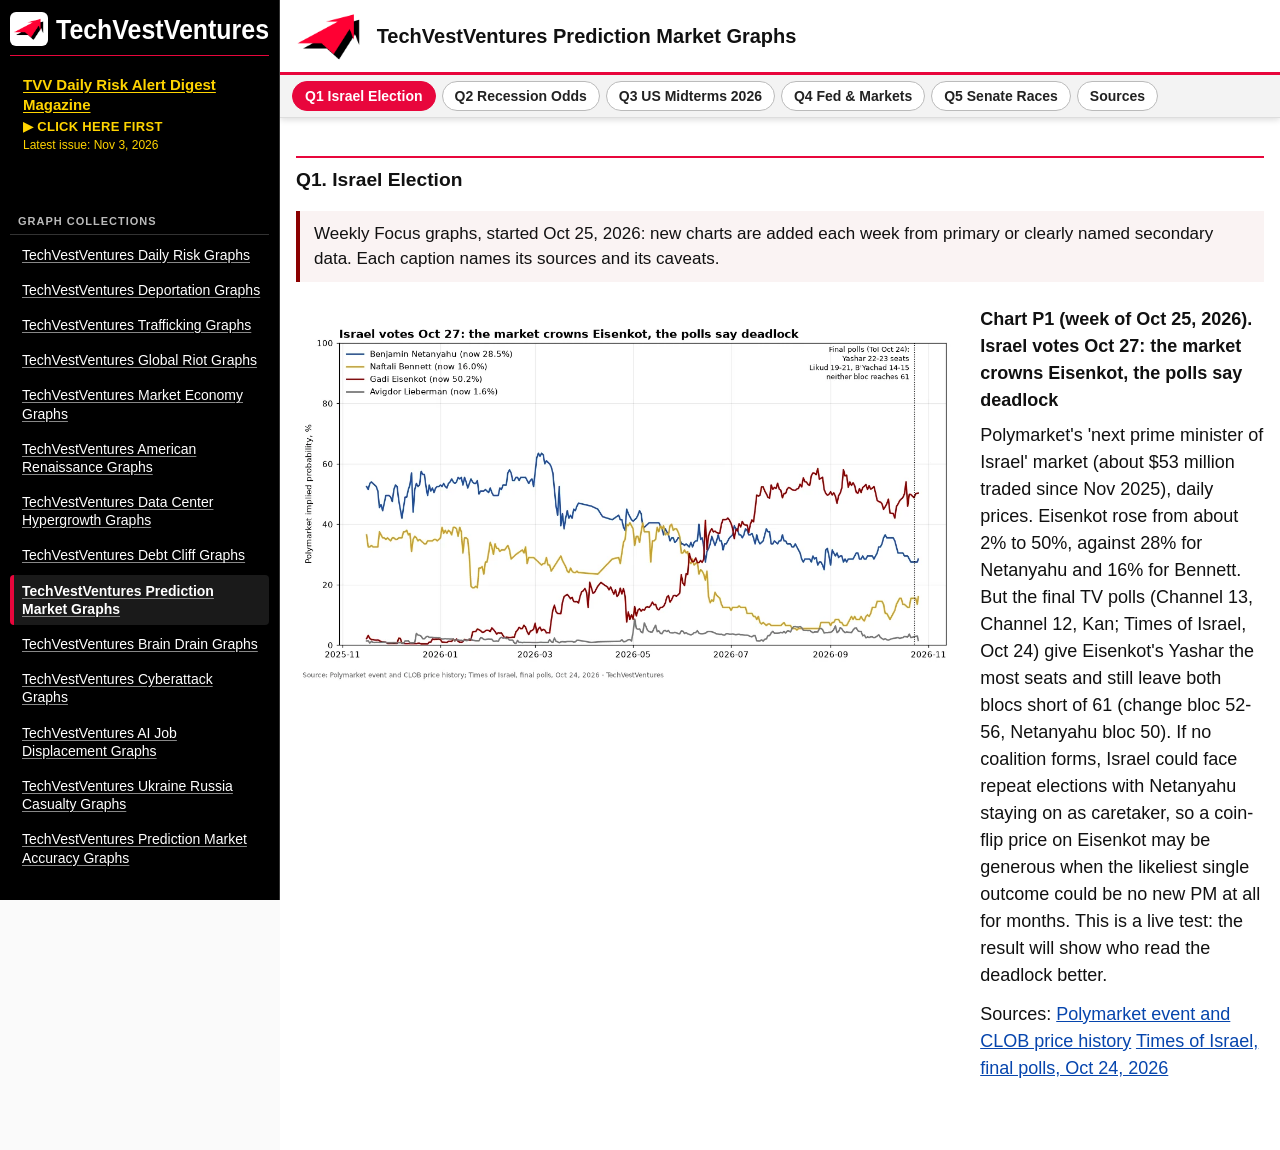
==== index.html @ ad668c2b "Sidebar: add Prediction Market Accuracy Graphs" ====
<!doctype html><html lang="en"><head><meta charset="utf-8"><meta name="viewport" content="width=device-width,initial-scale=1"><title>TechVestVentures Prediction Market Graphs</title><link rel="stylesheet" href="assets/style.css"></head><body><nav id="tvvnav" aria-label="TechVestVentures sites"><details open><summary><span class="mark"><img src="[data-uri]" alt="TechVest logo"></span><svg class="word" viewBox="0 0 214 32" preserveAspectRatio="xMinYMid meet" role="img" aria-label="TechVestVentures"><text x="0" y="26" textLength="214" lengthAdjust="spacingAndGlyphs" font-family="Arial,Helvetica,sans-serif" font-weight="700" font-size="28" fill="#fff">TechVestVentures</text></svg></summary><a class="mag" href="https://atlantean2.github.io/tvv-daily-risk-alert-digest/"><span class="t">TVV Daily Risk Alert Digest Magazine</span><span class="cta">&#9654; click here first</span><span class="sub">Latest issue: Nov 3, 2026</span></a><div class="sp2" aria-hidden="true"></div><div class="grp">Graph Collections</div><a href="https://atlantean2.github.io/tvv-daily-risk-graphs/">TechVestVentures Daily Risk Graphs</a><a href="https://atlantean2.github.io/tvv-deportation-graphs/">TechVestVentures Deportation Graphs</a><a href="https://atlantean2.github.io/tvv-trafficking-graphs/">TechVestVentures Trafficking Graphs</a><a href="https://atlantean2.github.io/tvv-global-riot-graphs/">TechVestVentures Global Riot Graphs</a><a href="https://atlantean2.github.io/tvv-market-economy-graphs/">TechVestVentures Market Economy Graphs</a><a href="https://atlantean2.github.io/tvv-american-renaissance-graphs/">TechVestVentures American Renaissance Graphs</a><a href="https://atlantean2.github.io/tvv-data-center-hypergrowth-graphs/">TechVestVentures Data Center Hypergrowth Graphs</a><a href="https://atlantean2.github.io/tvv-debt-cliff-graphs/">TechVestVentures Debt Cliff Graphs</a><a class="cur" href="https://atlantean2.github.io/tvv-prediction-market-graphs/" aria-current="page">TechVestVentures Prediction Market Graphs</a><a href="https://atlantean2.github.io/tvv-brain-drain-graphs/">TechVestVentures Brain Drain Graphs</a><a href="https://atlantean2.github.io/tvv-cyberattack-graphs/">TechVestVentures Cyberattack Graphs</a><a href="https://atlantean2.github.io/tvv-ai-job-displacement-graphs/">TechVestVentures AI Job Displacement Graphs</a><a href="https://atlantean2.github.io/tvv-ukraine-russia-casualty-graphs/">TechVestVentures Ukraine Russia Casualty Graphs</a><a href="https://atlantean2.github.io/tvv-prediction-market-accuracy-graphs/">TechVestVentures Prediction Market Accuracy Graphs</a><div class="sp5" aria-hidden="true"></div><div class="grp gold">Essays</div><a class="ess" href="https://atlantean2.github.io/tvv-daily-risk-alert-digest/essays/ai-job-displacement.html">AI Job Displacement</a><a class="ess" href="https://atlantean2.github.io/tvv-daily-risk-alert-digest/essays/prediction-markets.html">Prediction Markets</a><a class="ess" href="https://atlantean2.github.io/tvv-daily-risk-alert-digest/essays/ukraine-russia-casualty-claims.html">Ukraine vs Russia: Casualty Claims</a></details></nav><script>(function(){var d=document.querySelector('#tvvnav details');function f(){if(innerWidth>900)d.open=true}f();addEventListener('resize',f)})()</script><div id="top"><header><img src="assets/logo.png" alt="TVV logo"><h1>TechVestVentures Prediction Market Graphs</h1></header><nav id="tabs" role="tablist" aria-label="Sections"><button role="tab" data-d="Q1" aria-selected="false">Q1 Israel Election</button><button role="tab" data-d="Q2" aria-selected="false">Q2 Recession Odds</button><button role="tab" data-d="Q3" aria-selected="false">Q3 US Midterms 2026</button><button role="tab" data-d="Q4" aria-selected="false">Q4 Fed &amp; Markets</button><button role="tab" data-d="Q5" aria-selected="false">Q5 Senate Races</button><button role="tab" data-d="sources" aria-selected="false">Sources</button></nav></div><main id="content"></main><script>const tabs=[...document.querySelectorAll('#tabs button')],m=document.getElementById('content'),ds=tabs.map(t=>t.dataset.d);
async function show(d){if(!ds.includes(d))d=ds[0];tabs.forEach(t=>t.setAttribute('aria-selected',t.dataset.d==d));
document.querySelector(`#tabs [data-d="${d}"]`).scrollIntoView({inline:'nearest',block:'nearest'});
m.innerHTML='<p>Loading…</p>';try{const r=await fetch('issues/'+d+'.html',{cache:'no-cache'});const doc=new DOMParser().parseFromString(await r.text(),'text/html');
const c=doc.querySelector('#issue');c.querySelectorAll('img').forEach(i=>i.setAttribute('src','issues/'+i.getAttribute('src')));
c.querySelectorAll('a[href]').forEach(a=>{const h=a.getAttribute('href');if(!/^(https?:|#)/.test(h))a.setAttribute('href','issues/'+h);if(/^http/.test(h)){a.target='_blank';a.rel='noopener'}});m.innerHTML=c.innerHTML;document.title=TT+' — '+(tabs.find(t=>t.dataset.d==d).textContent);window.scrollTo(0,0)}
catch(e){m.innerHTML='<p>Could not load '+d+'.</p>'}}
const TT=document.title;tabs.forEach(t=>t.onclick=()=>{location.hash=t.dataset.d});
addEventListener('hashchange',()=>show(location.hash.slice(1)));show(location.hash.slice(1));</script></body></html>
---- assets/style.css ----
body{margin:0;font:16px/1.5 Arial,Helvetica,sans-serif;color:#111;background:#fafafa}
#top{position:sticky;top:0;z-index:9;background:#fff;box-shadow:0 2px 6px #0002}
header{border-bottom:3px solid #e8063c;display:flex;align-items:center;gap:14px;padding:8px 16px}
header img{height:56px}header h1{font-size:1.25rem;margin:0}
#tabs{display:flex;gap:6px;overflow-x:auto;white-space:nowrap;padding:6px 12px;background:#f3f3f3;border-bottom:1px solid #ddd;-webkit-overflow-scrolling:touch}
#tabs button{flex:0 0 auto;font:600 14px Arial,sans-serif;padding:6px 12px;border:1px solid #bbb;border-radius:16px;background:#fff;color:#222;cursor:pointer}
#tabs button[aria-selected=true]{background:#e8063c;border-color:#e8063c;color:#fff}
main{max-width:1040px;margin:0 auto;padding:16px;background:#fff}
main img{width:100%;max-width:1000px;height:auto;display:block;margin:14px auto}
a{color:#0645ad;text-decoration:underline}h2{border-top:2px solid #e8063c;padding-top:8px;margin-top:22px;font-size:1.2rem;font-weight:700;scroll-margin-top:130px}
main table{width:100%;border-collapse:collapse}main td{display:block;width:100%;padding:0}main td:empty{display:none}
ul.items{margin-left:24px;padding-left:1.1em}
.action-box{border:3px solid #e8063c;padding:10px 14px;margin:20px 0}ul.items li{margin:6px 0}
@media(max-width:600px){header img{height:40px}header h1{font-size:1rem}}
figure.g{margin:0 0 28px;padding:0}figure.g figcaption{font-size:15px;margin:4px 6px}figure.g .t{font-weight:700}
figure.g .s{font-size:14px;word-break:break-all}ul.src li{margin:4px 0;word-break:break-all}
figure.g.w{display:grid;grid-template-columns:minmax(0,7fr) minmax(260px,3fr);gap:22px;align-items:start;margin:0 0 40px}
figure.g.w img{width:100%;height:auto;max-width:none}
figure.g.w figcaption{font-size:18px;line-height:1.5;margin:0}figure.g.w figcaption p{margin:0 0 12px}
figure.g.w figcaption .t{font-weight:700;display:block;margin-bottom:8px}
.wk{border-left:4px solid #8B0000;background:#faf3f3;padding:10px 14px;margin:0 0 24px;font-size:17px;line-height:1.5}
figure.g.w ul{margin:0 0 12px;padding-left:1.1em;font-size:16px}figure.g.w li{margin:4px 0}figure.g.w p.nt{font-size:15px;color:#444}
@media(max-width:1100px){figure.g.w{grid-template-columns:1fr}}
#tvvnav{position:fixed;left:0;top:0;bottom:0;width:280px;box-sizing:border-box;padding:12px 10px;background:#000;color:#fff;border-right:1px solid #333;font-family:Arial,Helvetica,sans-serif;overflow-y:auto;z-index:20}
#tvvnav summary{list-style:none;cursor:default;display:flex;align-items:center;gap:8px;border-bottom:1px solid #e8063c;padding-bottom:9px;margin-bottom:10px}
#tvvnav summary::-webkit-details-marker{display:none}
#tvvnav .mark{flex:0 0 auto;width:38px;height:34px;background:#fff;border-radius:6px;display:flex;align-items:center;justify-content:center}
#tvvnav .mark img{width:32px;height:auto;display:block}
#tvvnav .word{flex:1 1 auto;min-width:0;height:32px;display:block}
#tvvnav a,#tvvnav span.soon{display:block;font-size:14px;padding:7px 8px;margin:3px 0;border-radius:4px;line-height:1.3;border-left:4px solid transparent}
#tvvnav a{color:#fff;text-decoration:underline;text-decoration-color:#888;text-underline-offset:2px}
#tvvnav a:hover,#tvvnav a:focus{background:#222;text-decoration-color:#fff}
#tvvnav a.cur{font-weight:700;border-left-color:#e8063c;background:#1a1a1a}
#tvvnav span.soon{color:#888;font-style:italic}
#tvvnav a.mag{background:#ffd400;color:#000;font-weight:700;font-size:15px;text-decoration:none;border-left:4px solid #ffd400;padding:9px 9px 8px;margin-bottom:10px}
#tvvnav a.mag:hover,#tvvnav a.mag:focus{background:#ffe766}
#tvvnav a.mag.cur{border-left-color:#e8063c}
#tvvnav a.mag .t{text-decoration:underline;text-underline-offset:2px}
#tvvnav a.mag .cta{display:block;margin-top:5px;font-size:13px;font-weight:700;text-transform:uppercase;letter-spacing:.3px}
#tvvnav a.mag .sub{display:block;font-size:12px;font-weight:400;margin-top:2px}
#tvvnav a.mag:not(.cur){background:transparent;color:#ffd400;border-left:4px solid transparent}
#tvvnav a.mag:not(.cur):hover,#tvvnav a.mag:not(.cur):focus{background:#1a1a1a}
#tvvnav .sp2{height:2.6em}#tvvnav .sp5{height:6.5em}
#tvvnav .grp{font-size:11px;font-weight:700;letter-spacing:1px;text-transform:uppercase;color:#bbb;padding:0 8px 4px;margin:0 0 4px;border-bottom:1px solid #333}
#tvvnav .grp.gold{color:#ffd400;border-bottom-color:#5a4b00}
#tvvnav a.ess{color:#ffd400;font-weight:700;text-decoration-color:#8a7300}
#tvvnav a.ess:hover,#tvvnav a.ess:focus{background:#1a1a1a;text-decoration-color:#ffd400}
#tvvnav a.ess.cur{background:#ffd400;color:#000;border-left-color:#e8063c;text-decoration:none}
body{padding-left:280px}
@media(max-width:900px){body{padding-left:0}#tvvnav{position:static;width:auto;border-right:0;border-bottom:2px solid #e8063c;padding:8px 12px}
#tvvnav summary{cursor:pointer;margin:0;border:0;padding:2px 0}#tvvnav .word{max-width:250px}
#tvvnav summary::after{content:"\2630";color:#fff;font-size:22px;margin-left:auto;padding-left:8px}}
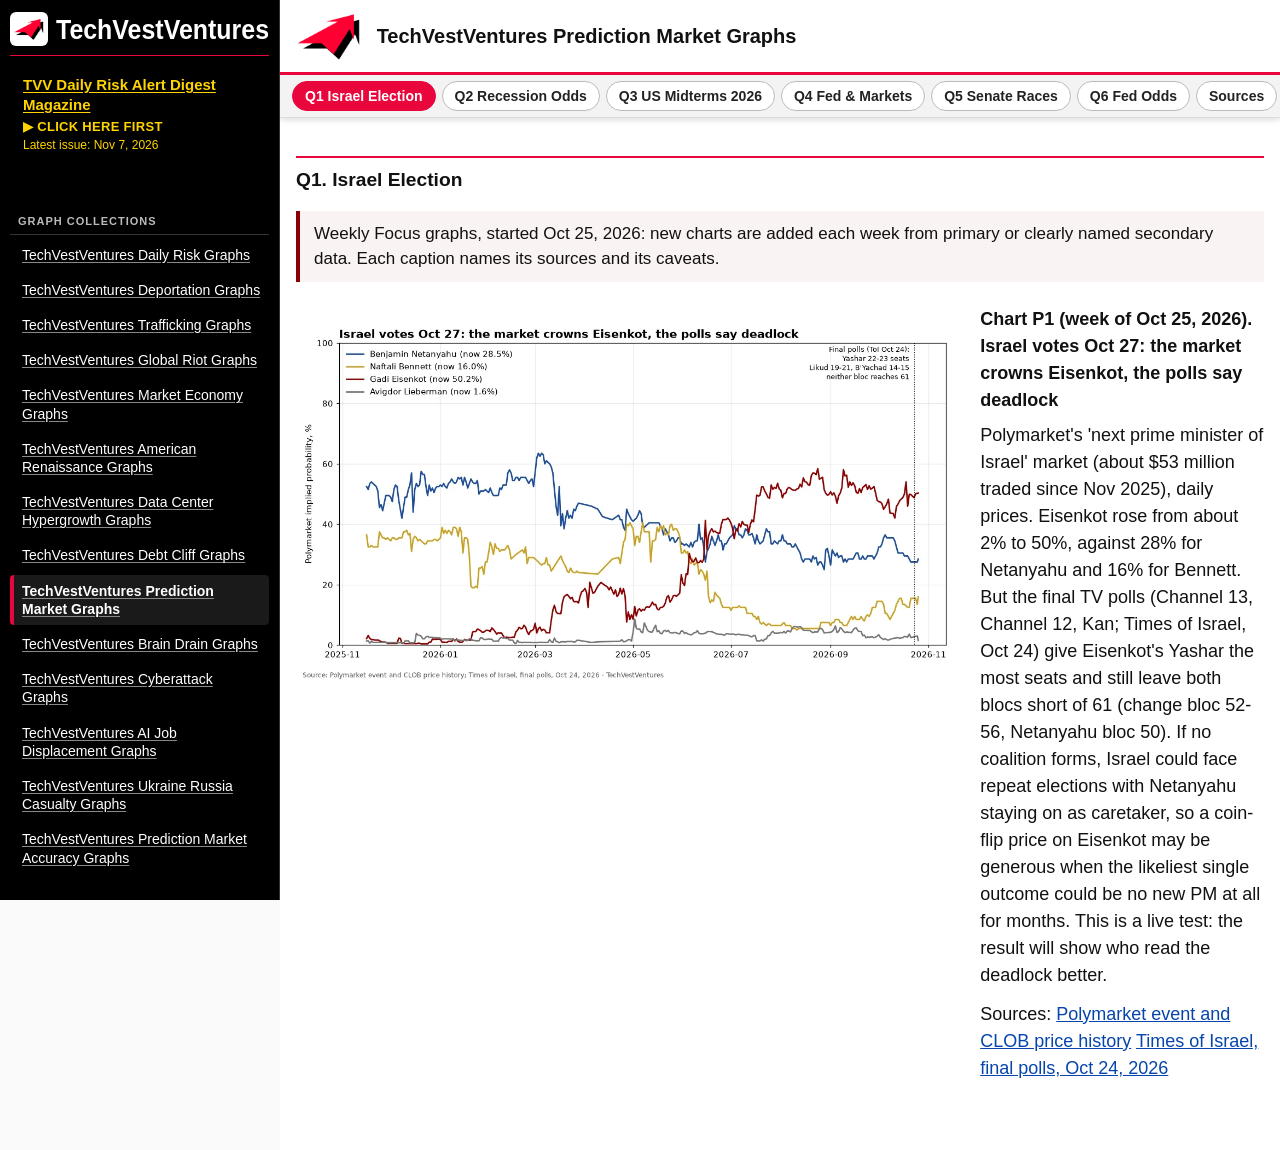
==== commit 39a9d709: "Weekly Focus graphs 2026-11-08" ====
--- a/index.html
+++ b/index.html
@@ -1,4 +1,4 @@
-<!doctype html><html lang="en"><head><meta charset="utf-8"><meta name="viewport" content="width=device-width,initial-scale=1"><title>TechVestVentures Prediction Market Graphs</title><link rel="stylesheet" href="assets/style.css"></head><body><nav id="tvvnav" aria-label="TechVestVentures sites"><details open><summary><span class="mark"><img src="[data-uri]" alt="TechVest logo"></span><svg class="word" viewBox="0 0 214 32" preserveAspectRatio="xMinYMid meet" role="img" aria-label="TechVestVentures"><text x="0" y="26" textLength="214" lengthAdjust="spacingAndGlyphs" font-family="Arial,Helvetica,sans-serif" font-weight="700" font-size="28" fill="#fff">TechVestVentures</text></svg></summary><a class="mag" href="https://atlantean2.github.io/tvv-daily-risk-alert-digest/"><span class="t">TVV Daily Risk Alert Digest Magazine</span><span class="cta">&#9654; click here first</span><span class="sub">Latest issue: Nov 3, 2026</span></a><div class="sp2" aria-hidden="true"></div><div class="grp">Graph Collections</div><a href="https://atlantean2.github.io/tvv-daily-risk-graphs/">TechVestVentures Daily Risk Graphs</a><a href="https://atlantean2.github.io/tvv-deportation-graphs/">TechVestVentures Deportation Graphs</a><a href="https://atlantean2.github.io/tvv-trafficking-graphs/">TechVestVentures Trafficking Graphs</a><a href="https://atlantean2.github.io/tvv-global-riot-graphs/">TechVestVentures Global Riot Graphs</a><a href="https://atlantean2.github.io/tvv-market-economy-graphs/">TechVestVentures Market Economy Graphs</a><a href="https://atlantean2.github.io/tvv-american-renaissance-graphs/">TechVestVentures American Renaissance Graphs</a><a href="https://atlantean2.github.io/tvv-data-center-hypergrowth-graphs/">TechVestVentures Data Center Hypergrowth Graphs</a><a href="https://atlantean2.github.io/tvv-debt-cliff-graphs/">TechVestVentures Debt Cliff Graphs</a><a class="cur" href="https://atlantean2.github.io/tvv-prediction-market-graphs/" aria-current="page">TechVestVentures Prediction Market Graphs</a><a href="https://atlantean2.github.io/tvv-brain-drain-graphs/">TechVestVentures Brain Drain Graphs</a><a href="https://atlantean2.github.io/tvv-cyberattack-graphs/">TechVestVentures Cyberattack Graphs</a><a href="https://atlantean2.github.io/tvv-ai-job-displacement-graphs/">TechVestVentures AI Job Displacement Graphs</a><a href="https://atlantean2.github.io/tvv-ukraine-russia-casualty-graphs/">TechVestVentures Ukraine Russia Casualty Graphs</a><a href="https://atlantean2.github.io/tvv-prediction-market-accuracy-graphs/">TechVestVentures Prediction Market Accuracy Graphs</a><div class="sp5" aria-hidden="true"></div><div class="grp gold">Essays</div><a class="ess" href="https://atlantean2.github.io/tvv-daily-risk-alert-digest/essays/ai-job-displacement.html">AI Job Displacement</a><a class="ess" href="https://atlantean2.github.io/tvv-daily-risk-alert-digest/essays/prediction-markets.html">Prediction Markets</a><a class="ess" href="https://atlantean2.github.io/tvv-daily-risk-alert-digest/essays/ukraine-russia-casualty-claims.html">Ukraine vs Russia: Casualty Claims</a></details></nav><script>(function(){var d=document.querySelector('#tvvnav details');function f(){if(innerWidth>900)d.open=true}f();addEventListener('resize',f)})()</script><div id="top"><header><img src="assets/logo.png" alt="TVV logo"><h1>TechVestVentures Prediction Market Graphs</h1></header><nav id="tabs" role="tablist" aria-label="Sections"><button role="tab" data-d="Q1" aria-selected="false">Q1 Israel Election</button><button role="tab" data-d="Q2" aria-selected="false">Q2 Recession Odds</button><button role="tab" data-d="Q3" aria-selected="false">Q3 US Midterms 2026</button><button role="tab" data-d="Q4" aria-selected="false">Q4 Fed &amp; Markets</button><button role="tab" data-d="Q5" aria-selected="false">Q5 Senate Races</button><button role="tab" data-d="sources" aria-selected="false">Sources</button></nav></div><main id="content"></main><script>const tabs=[...document.querySelectorAll('#tabs button')],m=document.getElementById('content'),ds=tabs.map(t=>t.dataset.d);
+<!doctype html><html lang="en"><head><meta charset="utf-8"><meta name="viewport" content="width=device-width,initial-scale=1"><title>TechVestVentures Prediction Market Graphs</title><link rel="stylesheet" href="assets/style.css"></head><body><nav id="tvvnav" aria-label="TechVestVentures sites"><details open><summary><span class="mark"><img src="[data-uri]" alt="TechVest logo"></span><svg class="word" viewBox="0 0 214 32" preserveAspectRatio="xMinYMid meet" role="img" aria-label="TechVestVentures"><text x="0" y="26" textLength="214" lengthAdjust="spacingAndGlyphs" font-family="Arial,Helvetica,sans-serif" font-weight="700" font-size="28" fill="#fff">TechVestVentures</text></svg></summary><a class="mag" href="https://atlantean2.github.io/tvv-daily-risk-alert-digest/"><span class="t">TVV Daily Risk Alert Digest Magazine</span><span class="cta">&#9654; click here first</span><span class="sub">Latest issue: Nov 7, 2026</span></a><div class="sp2" aria-hidden="true"></div><div class="grp">Graph Collections</div><a href="https://atlantean2.github.io/tvv-daily-risk-graphs/">TechVestVentures Daily Risk Graphs</a><a href="https://atlantean2.github.io/tvv-deportation-graphs/">TechVestVentures Deportation Graphs</a><a href="https://atlantean2.github.io/tvv-trafficking-graphs/">TechVestVentures Trafficking Graphs</a><a href="https://atlantean2.github.io/tvv-global-riot-graphs/">TechVestVentures Global Riot Graphs</a><a href="https://atlantean2.github.io/tvv-market-economy-graphs/">TechVestVentures Market Economy Graphs</a><a href="https://atlantean2.github.io/tvv-american-renaissance-graphs/">TechVestVentures American Renaissance Graphs</a><a href="https://atlantean2.github.io/tvv-data-center-hypergrowth-graphs/">TechVestVentures Data Center Hypergrowth Graphs</a><a href="https://atlantean2.github.io/tvv-debt-cliff-graphs/">TechVestVentures Debt Cliff Graphs</a><a class="cur" href="https://atlantean2.github.io/tvv-prediction-market-graphs/" aria-current="page">TechVestVentures Prediction Market Graphs</a><a href="https://atlantean2.github.io/tvv-brain-drain-graphs/">TechVestVentures Brain Drain Graphs</a><a href="https://atlantean2.github.io/tvv-cyberattack-graphs/">TechVestVentures Cyberattack Graphs</a><a href="https://atlantean2.github.io/tvv-ai-job-displacement-graphs/">TechVestVentures AI Job Displacement Graphs</a><a href="https://atlantean2.github.io/tvv-ukraine-russia-casualty-graphs/">TechVestVentures Ukraine Russia Casualty Graphs</a><a href="https://atlantean2.github.io/tvv-prediction-market-accuracy-graphs/">TechVestVentures Prediction Market Accuracy Graphs</a><div class="sp5" aria-hidden="true"></div><div class="grp gold">Essays</div><a class="ess" href="https://atlantean2.github.io/tvv-daily-risk-alert-digest/essays/ai-job-displacement.html">AI Job Displacement</a><a class="ess" href="https://atlantean2.github.io/tvv-daily-risk-alert-digest/essays/prediction-markets.html">Prediction Markets</a><a class="ess" href="https://atlantean2.github.io/tvv-daily-risk-alert-digest/essays/ukraine-russia-casualty-claims.html">Ukraine vs Russia: Casualty Claims</a></details></nav><script>(function(){var d=document.querySelector('#tvvnav details');function f(){if(innerWidth>900)d.open=true}f();addEventListener('resize',f)})()</script><div id="top"><header><img src="assets/logo.png" alt="TVV logo"><h1>TechVestVentures Prediction Market Graphs</h1></header><nav id="tabs" role="tablist" aria-label="Sections"><button role="tab" data-d="Q1" aria-selected="false">Q1 Israel Election</button><button role="tab" data-d="Q2" aria-selected="false">Q2 Recession Odds</button><button role="tab" data-d="Q3" aria-selected="false">Q3 US Midterms 2026</button><button role="tab" data-d="Q4" aria-selected="false">Q4 Fed &amp; Markets</button><button role="tab" data-d="Q5" aria-selected="false">Q5 Senate Races</button><button role="tab" data-d="Q6" aria-selected="false">Q6 Fed Odds</button><button role="tab" data-d="sources" aria-selected="false">Sources</button></nav></div><main id="content"></main><script>const tabs=[...document.querySelectorAll('#tabs button')],m=document.getElementById('content'),ds=tabs.map(t=>t.dataset.d);
 async function show(d){if(!ds.includes(d))d=ds[0];tabs.forEach(t=>t.setAttribute('aria-selected',t.dataset.d==d));
 document.querySelector(`#tabs [data-d="${d}"]`).scrollIntoView({inline:'nearest',block:'nearest'});
 m.innerHTML='<p>Loading…</p>';try{const r=await fetch('issues/'+d+'.html',{cache:'no-cache'});const doc=new DOMParser().parseFromString(await r.text(),'text/html');
--- a/assets/style.css
+++ b/assets/style.css
@@ -10,7 +10,7 @@
 a{color:#0645ad;text-decoration:underline}h2{border-top:2px solid #e8063c;padding-top:8px;margin-top:22px;font-size:1.2rem;font-weight:700;scroll-margin-top:130px}
 main table{width:100%;border-collapse:collapse}main td{display:block;width:100%;padding:0}main td:empty{display:none}
 ul.items{margin-left:24px;padding-left:1.1em}
-.action-box{border:3px solid #e8063c;padding:10px 14px;margin:20px 0}ul.items li{margin:6px 0}
+.action-box{border:3px solid #e8063c;padding:10px 14px;margin:20px 0}a.risk-center{font-weight:700;color:#C00000}.rc-header{font-size:.9rem;color:#1a1a1a;border-bottom:2px solid #C9A227;padding-bottom:6px;margin:0 0 12px}ul.items li{margin:6px 0}
 @media(max-width:600px){header img{height:40px}header h1{font-size:1rem}}
 figure.g{margin:0 0 28px;padding:0}figure.g figcaption{font-size:15px;margin:4px 6px}figure.g .t{font-weight:700}
 figure.g .s{font-size:14px;word-break:break-all}ul.src li{margin:4px 0;word-break:break-all}
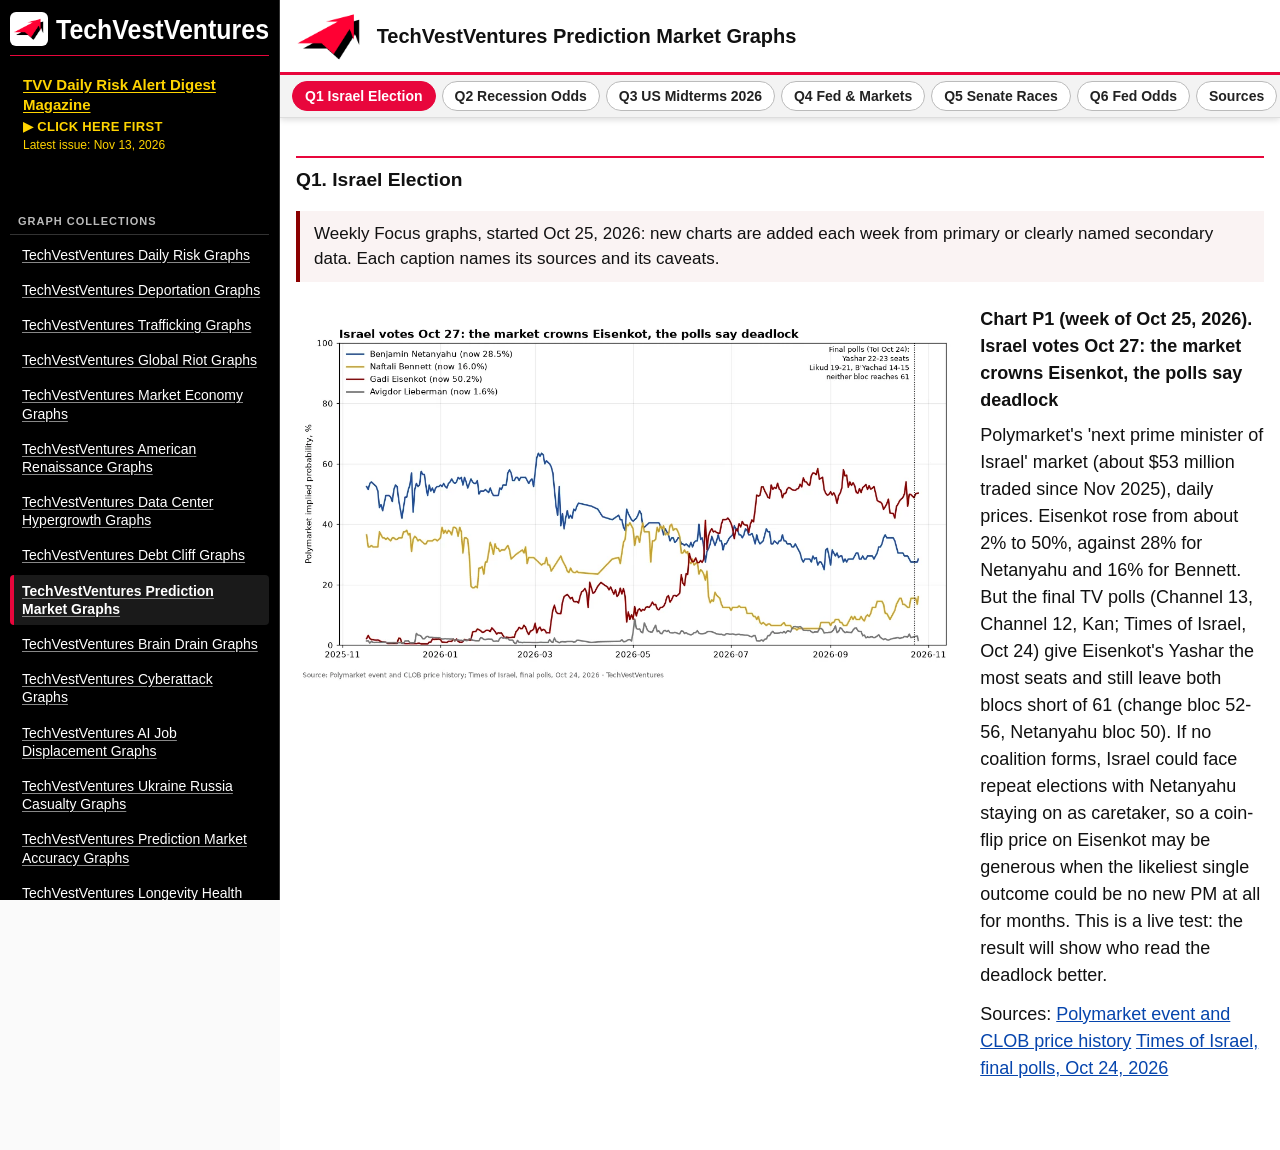
==== commit 479de303: "Sidebar: add Longevity Health Graphs" ====
--- a/index.html
+++ b/index.html
@@ -1,4 +1,4 @@
-<!doctype html><html lang="en"><head><meta charset="utf-8"><meta name="viewport" content="width=device-width,initial-scale=1"><title>TechVestVentures Prediction Market Graphs</title><link rel="stylesheet" href="assets/style.css"></head><body><nav id="tvvnav" aria-label="TechVestVentures sites"><details open><summary><span class="mark"><img src="[data-uri]" alt="TechVest logo"></span><svg class="word" viewBox="0 0 214 32" preserveAspectRatio="xMinYMid meet" role="img" aria-label="TechVestVentures"><text x="0" y="26" textLength="214" lengthAdjust="spacingAndGlyphs" font-family="Arial,Helvetica,sans-serif" font-weight="700" font-size="28" fill="#fff">TechVestVentures</text></svg></summary><a class="mag" href="https://atlantean2.github.io/tvv-daily-risk-alert-digest/"><span class="t">TVV Daily Risk Alert Digest Magazine</span><span class="cta">&#9654; click here first</span><span class="sub">Latest issue: Nov 7, 2026</span></a><div class="sp2" aria-hidden="true"></div><div class="grp">Graph Collections</div><a href="https://atlantean2.github.io/tvv-daily-risk-graphs/">TechVestVentures Daily Risk Graphs</a><a href="https://atlantean2.github.io/tvv-deportation-graphs/">TechVestVentures Deportation Graphs</a><a href="https://atlantean2.github.io/tvv-trafficking-graphs/">TechVestVentures Trafficking Graphs</a><a href="https://atlantean2.github.io/tvv-global-riot-graphs/">TechVestVentures Global Riot Graphs</a><a href="https://atlantean2.github.io/tvv-market-economy-graphs/">TechVestVentures Market Economy Graphs</a><a href="https://atlantean2.github.io/tvv-american-renaissance-graphs/">TechVestVentures American Renaissance Graphs</a><a href="https://atlantean2.github.io/tvv-data-center-hypergrowth-graphs/">TechVestVentures Data Center Hypergrowth Graphs</a><a href="https://atlantean2.github.io/tvv-debt-cliff-graphs/">TechVestVentures Debt Cliff Graphs</a><a class="cur" href="https://atlantean2.github.io/tvv-prediction-market-graphs/" aria-current="page">TechVestVentures Prediction Market Graphs</a><a href="https://atlantean2.github.io/tvv-brain-drain-graphs/">TechVestVentures Brain Drain Graphs</a><a href="https://atlantean2.github.io/tvv-cyberattack-graphs/">TechVestVentures Cyberattack Graphs</a><a href="https://atlantean2.github.io/tvv-ai-job-displacement-graphs/">TechVestVentures AI Job Displacement Graphs</a><a href="https://atlantean2.github.io/tvv-ukraine-russia-casualty-graphs/">TechVestVentures Ukraine Russia Casualty Graphs</a><a href="https://atlantean2.github.io/tvv-prediction-market-accuracy-graphs/">TechVestVentures Prediction Market Accuracy Graphs</a><div class="sp5" aria-hidden="true"></div><div class="grp gold">Essays</div><a class="ess" href="https://atlantean2.github.io/tvv-daily-risk-alert-digest/essays/ai-job-displacement.html">AI Job Displacement</a><a class="ess" href="https://atlantean2.github.io/tvv-daily-risk-alert-digest/essays/prediction-markets.html">Prediction Markets</a><a class="ess" href="https://atlantean2.github.io/tvv-daily-risk-alert-digest/essays/ukraine-russia-casualty-claims.html">Ukraine vs Russia: Casualty Claims</a></details></nav><script>(function(){var d=document.querySelector('#tvvnav details');function f(){if(innerWidth>900)d.open=true}f();addEventListener('resize',f)})()</script><div id="top"><header><img src="assets/logo.png" alt="TVV logo"><h1>TechVestVentures Prediction Market Graphs</h1></header><nav id="tabs" role="tablist" aria-label="Sections"><button role="tab" data-d="Q1" aria-selected="false">Q1 Israel Election</button><button role="tab" data-d="Q2" aria-selected="false">Q2 Recession Odds</button><button role="tab" data-d="Q3" aria-selected="false">Q3 US Midterms 2026</button><button role="tab" data-d="Q4" aria-selected="false">Q4 Fed &amp; Markets</button><button role="tab" data-d="Q5" aria-selected="false">Q5 Senate Races</button><button role="tab" data-d="Q6" aria-selected="false">Q6 Fed Odds</button><button role="tab" data-d="sources" aria-selected="false">Sources</button></nav></div><main id="content"></main><script>const tabs=[...document.querySelectorAll('#tabs button')],m=document.getElementById('content'),ds=tabs.map(t=>t.dataset.d);
+<!doctype html><html lang="en"><head><meta charset="utf-8"><meta name="viewport" content="width=device-width,initial-scale=1"><title>TechVestVentures Prediction Market Graphs</title><link rel="stylesheet" href="assets/style.css"></head><body><nav id="tvvnav" aria-label="TechVestVentures sites"><details open><summary><span class="mark"><img src="[data-uri]" alt="TechVest logo"></span><svg class="word" viewBox="0 0 214 32" preserveAspectRatio="xMinYMid meet" role="img" aria-label="TechVestVentures"><text x="0" y="26" textLength="214" lengthAdjust="spacingAndGlyphs" font-family="Arial,Helvetica,sans-serif" font-weight="700" font-size="28" fill="#fff">TechVestVentures</text></svg></summary><a class="mag" href="https://atlantean2.github.io/tvv-daily-risk-alert-digest/"><span class="t">TVV Daily Risk Alert Digest Magazine</span><span class="cta">&#9654; click here first</span><span class="sub">Latest issue: Nov 13, 2026</span></a><div class="sp2" aria-hidden="true"></div><div class="grp">Graph Collections</div><a href="https://atlantean2.github.io/tvv-daily-risk-graphs/">TechVestVentures Daily Risk Graphs</a><a href="https://atlantean2.github.io/tvv-deportation-graphs/">TechVestVentures Deportation Graphs</a><a href="https://atlantean2.github.io/tvv-trafficking-graphs/">TechVestVentures Trafficking Graphs</a><a href="https://atlantean2.github.io/tvv-global-riot-graphs/">TechVestVentures Global Riot Graphs</a><a href="https://atlantean2.github.io/tvv-market-economy-graphs/">TechVestVentures Market Economy Graphs</a><a href="https://atlantean2.github.io/tvv-american-renaissance-graphs/">TechVestVentures American Renaissance Graphs</a><a href="https://atlantean2.github.io/tvv-data-center-hypergrowth-graphs/">TechVestVentures Data Center Hypergrowth Graphs</a><a href="https://atlantean2.github.io/tvv-debt-cliff-graphs/">TechVestVentures Debt Cliff Graphs</a><a class="cur" href="https://atlantean2.github.io/tvv-prediction-market-graphs/" aria-current="page">TechVestVentures Prediction Market Graphs</a><a href="https://atlantean2.github.io/tvv-brain-drain-graphs/">TechVestVentures Brain Drain Graphs</a><a href="https://atlantean2.github.io/tvv-cyberattack-graphs/">TechVestVentures Cyberattack Graphs</a><a href="https://atlantean2.github.io/tvv-ai-job-displacement-graphs/">TechVestVentures AI Job Displacement Graphs</a><a href="https://atlantean2.github.io/tvv-ukraine-russia-casualty-graphs/">TechVestVentures Ukraine Russia Casualty Graphs</a><a href="https://atlantean2.github.io/tvv-prediction-market-accuracy-graphs/">TechVestVentures Prediction Market Accuracy Graphs</a><a href="https://atlantean2.github.io/tvv-longevity-health-graphs/">TechVestVentures Longevity Health Graphs</a><div class="sp5" aria-hidden="true"></div><div class="grp gold">Essays</div><a class="ess" href="https://atlantean2.github.io/tvv-daily-risk-alert-digest/essays/ai-job-displacement.html">AI Job Displacement</a><a class="ess" href="https://atlantean2.github.io/tvv-daily-risk-alert-digest/essays/prediction-markets.html">Prediction Markets</a><a class="ess" href="https://atlantean2.github.io/tvv-daily-risk-alert-digest/essays/ukraine-russia-casualty-claims.html">Ukraine vs Russia: Casualty Claims</a></details></nav><script>(function(){var d=document.querySelector('#tvvnav details');function f(){if(innerWidth>900)d.open=true}f();addEventListener('resize',f)})()</script><div id="top"><header><img src="assets/logo.png" alt="TVV logo"><h1>TechVestVentures Prediction Market Graphs</h1></header><nav id="tabs" role="tablist" aria-label="Sections"><button role="tab" data-d="Q1" aria-selected="false">Q1 Israel Election</button><button role="tab" data-d="Q2" aria-selected="false">Q2 Recession Odds</button><button role="tab" data-d="Q3" aria-selected="false">Q3 US Midterms 2026</button><button role="tab" data-d="Q4" aria-selected="false">Q4 Fed &amp; Markets</button><button role="tab" data-d="Q5" aria-selected="false">Q5 Senate Races</button><button role="tab" data-d="Q6" aria-selected="false">Q6 Fed Odds</button><button role="tab" data-d="sources" aria-selected="false">Sources</button></nav></div><main id="content"></main><script>const tabs=[...document.querySelectorAll('#tabs button')],m=document.getElementById('content'),ds=tabs.map(t=>t.dataset.d);
 async function show(d){if(!ds.includes(d))d=ds[0];tabs.forEach(t=>t.setAttribute('aria-selected',t.dataset.d==d));
 document.querySelector(`#tabs [data-d="${d}"]`).scrollIntoView({inline:'nearest',block:'nearest'});
 m.innerHTML='<p>Loading…</p>';try{const r=await fetch('issues/'+d+'.html',{cache:'no-cache'});const doc=new DOMParser().parseFromString(await r.text(),'text/html');
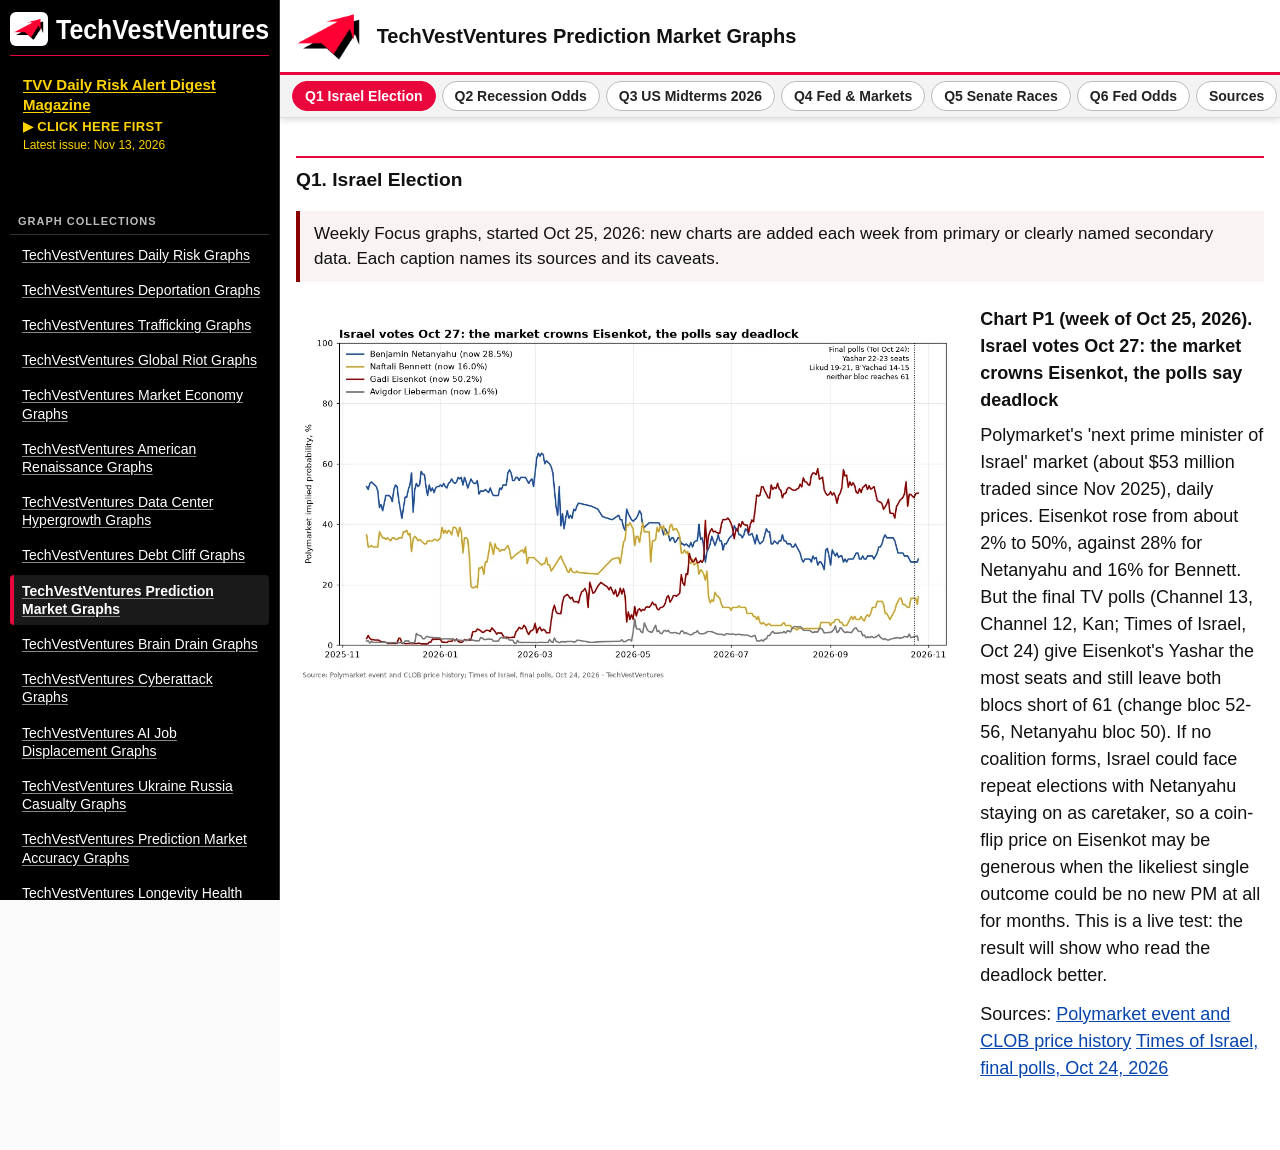
==== commit 5a69771b: "Sidebar: add Longevity Watcher Digest button" ====
--- a/index.html
+++ b/index.html
@@ -1,4 +1,4 @@
-<!doctype html><html lang="en"><head><meta charset="utf-8"><meta name="viewport" content="width=device-width,initial-scale=1"><title>TechVestVentures Prediction Market Graphs</title><link rel="stylesheet" href="assets/style.css"></head><body><nav id="tvvnav" aria-label="TechVestVentures sites"><details open><summary><span class="mark"><img src="[data-uri]" alt="TechVest logo"></span><svg class="word" viewBox="0 0 214 32" preserveAspectRatio="xMinYMid meet" role="img" aria-label="TechVestVentures"><text x="0" y="26" textLength="214" lengthAdjust="spacingAndGlyphs" font-family="Arial,Helvetica,sans-serif" font-weight="700" font-size="28" fill="#fff">TechVestVentures</text></svg></summary><a class="mag" href="https://atlantean2.github.io/tvv-daily-risk-alert-digest/"><span class="t">TVV Daily Risk Alert Digest Magazine</span><span class="cta">&#9654; click here first</span><span class="sub">Latest issue: Nov 13, 2026</span></a><div class="sp2" aria-hidden="true"></div><div class="grp">Graph Collections</div><a href="https://atlantean2.github.io/tvv-daily-risk-graphs/">TechVestVentures Daily Risk Graphs</a><a href="https://atlantean2.github.io/tvv-deportation-graphs/">TechVestVentures Deportation Graphs</a><a href="https://atlantean2.github.io/tvv-trafficking-graphs/">TechVestVentures Trafficking Graphs</a><a href="https://atlantean2.github.io/tvv-global-riot-graphs/">TechVestVentures Global Riot Graphs</a><a href="https://atlantean2.github.io/tvv-market-economy-graphs/">TechVestVentures Market Economy Graphs</a><a href="https://atlantean2.github.io/tvv-american-renaissance-graphs/">TechVestVentures American Renaissance Graphs</a><a href="https://atlantean2.github.io/tvv-data-center-hypergrowth-graphs/">TechVestVentures Data Center Hypergrowth Graphs</a><a href="https://atlantean2.github.io/tvv-debt-cliff-graphs/">TechVestVentures Debt Cliff Graphs</a><a class="cur" href="https://atlantean2.github.io/tvv-prediction-market-graphs/" aria-current="page">TechVestVentures Prediction Market Graphs</a><a href="https://atlantean2.github.io/tvv-brain-drain-graphs/">TechVestVentures Brain Drain Graphs</a><a href="https://atlantean2.github.io/tvv-cyberattack-graphs/">TechVestVentures Cyberattack Graphs</a><a href="https://atlantean2.github.io/tvv-ai-job-displacement-graphs/">TechVestVentures AI Job Displacement Graphs</a><a href="https://atlantean2.github.io/tvv-ukraine-russia-casualty-graphs/">TechVestVentures Ukraine Russia Casualty Graphs</a><a href="https://atlantean2.github.io/tvv-prediction-market-accuracy-graphs/">TechVestVentures Prediction Market Accuracy Graphs</a><a href="https://atlantean2.github.io/tvv-longevity-health-graphs/">TechVestVentures Longevity Health Graphs</a><div class="sp5" aria-hidden="true"></div><div class="grp gold">Essays</div><a class="ess" href="https://atlantean2.github.io/tvv-daily-risk-alert-digest/essays/ai-job-displacement.html">AI Job Displacement</a><a class="ess" href="https://atlantean2.github.io/tvv-daily-risk-alert-digest/essays/prediction-markets.html">Prediction Markets</a><a class="ess" href="https://atlantean2.github.io/tvv-daily-risk-alert-digest/essays/ukraine-russia-casualty-claims.html">Ukraine vs Russia: Casualty Claims</a></details></nav><script>(function(){var d=document.querySelector('#tvvnav details');function f(){if(innerWidth>900)d.open=true}f();addEventListener('resize',f)})()</script><div id="top"><header><img src="assets/logo.png" alt="TVV logo"><h1>TechVestVentures Prediction Market Graphs</h1></header><nav id="tabs" role="tablist" aria-label="Sections"><button role="tab" data-d="Q1" aria-selected="false">Q1 Israel Election</button><button role="tab" data-d="Q2" aria-selected="false">Q2 Recession Odds</button><button role="tab" data-d="Q3" aria-selected="false">Q3 US Midterms 2026</button><button role="tab" data-d="Q4" aria-selected="false">Q4 Fed &amp; Markets</button><button role="tab" data-d="Q5" aria-selected="false">Q5 Senate Races</button><button role="tab" data-d="Q6" aria-selected="false">Q6 Fed Odds</button><button role="tab" data-d="sources" aria-selected="false">Sources</button></nav></div><main id="content"></main><script>const tabs=[...document.querySelectorAll('#tabs button')],m=document.getElementById('content'),ds=tabs.map(t=>t.dataset.d);
+<!doctype html><html lang="en"><head><meta charset="utf-8"><meta name="viewport" content="width=device-width,initial-scale=1"><title>TechVestVentures Prediction Market Graphs</title><link rel="icon" href="assets/favicon.svg" type="image/svg+xml"><link rel="icon" href="assets/favicon-32.png" sizes="32x32" type="image/png"><link rel="apple-touch-icon" href="assets/apple-touch-icon.png"><link rel="stylesheet" href="assets/style.css"></head><body><style id="tvvnav-lwd">#tvvnav .grp.teal{color:#2ee6c0;border-bottom-color:#0f5c4d}#tvvnav a.lwd{display:block;border:1px solid #2ee6c0;border-left:4px solid #2ee6c0;background:#04201a;color:#2ee6c0;font-weight:700;font-size:15px;text-decoration:none;padding:9px 9px 8px;margin:3px 0}#tvvnav a.lwd:hover,#tvvnav a.lwd:focus{background:#0a3a30}#tvvnav a.lwd .t{text-decoration:underline;text-underline-offset:2px}#tvvnav a.lwd .cta{display:block;margin-top:5px;font-size:13px;text-transform:uppercase;letter-spacing:.3px}#tvvnav a.lwd .sub{display:block;font-size:12px;font-weight:400;margin-top:2px;color:#9ff0de}#tvvnav a.lwd.cur{background:#2ee6c0;color:#000;border-left-color:#e8063c}#tvvnav a.lwd.cur .sub{color:#000}</style><nav id="tvvnav" aria-label="TechVestVentures sites"><details open><summary><span class="mark"><img src="[data-uri]" alt="TechVest logo"></span><svg class="word" viewBox="0 0 214 32" preserveAspectRatio="xMinYMid meet" role="img" aria-label="TechVestVentures"><text x="0" y="26" textLength="214" lengthAdjust="spacingAndGlyphs" font-family="Arial,Helvetica,sans-serif" font-weight="700" font-size="28" fill="#fff">TechVestVentures</text></svg></summary><a class="mag" href="https://atlantean2.github.io/tvv-daily-risk-alert-digest/"><span class="t">TVV Daily Risk Alert Digest Magazine</span><span class="cta">&#9654; click here first</span><span class="sub">Latest issue: Nov 13, 2026</span></a><div class="sp2" aria-hidden="true"></div><div class="grp">Graph Collections</div><a href="https://atlantean2.github.io/tvv-daily-risk-graphs/">TechVestVentures Daily Risk Graphs</a><a href="https://atlantean2.github.io/tvv-deportation-graphs/">TechVestVentures Deportation Graphs</a><a href="https://atlantean2.github.io/tvv-trafficking-graphs/">TechVestVentures Trafficking Graphs</a><a href="https://atlantean2.github.io/tvv-global-riot-graphs/">TechVestVentures Global Riot Graphs</a><a href="https://atlantean2.github.io/tvv-market-economy-graphs/">TechVestVentures Market Economy Graphs</a><a href="https://atlantean2.github.io/tvv-american-renaissance-graphs/">TechVestVentures American Renaissance Graphs</a><a href="https://atlantean2.github.io/tvv-data-center-hypergrowth-graphs/">TechVestVentures Data Center Hypergrowth Graphs</a><a href="https://atlantean2.github.io/tvv-debt-cliff-graphs/">TechVestVentures Debt Cliff Graphs</a><a class="cur" href="https://atlantean2.github.io/tvv-prediction-market-graphs/" aria-current="page">TechVestVentures Prediction Market Graphs</a><a href="https://atlantean2.github.io/tvv-brain-drain-graphs/">TechVestVentures Brain Drain Graphs</a><a href="https://atlantean2.github.io/tvv-cyberattack-graphs/">TechVestVentures Cyberattack Graphs</a><a href="https://atlantean2.github.io/tvv-ai-job-displacement-graphs/">TechVestVentures AI Job Displacement Graphs</a><a href="https://atlantean2.github.io/tvv-ukraine-russia-casualty-graphs/">TechVestVentures Ukraine Russia Casualty Graphs</a><a href="https://atlantean2.github.io/tvv-prediction-market-accuracy-graphs/">TechVestVentures Prediction Market Accuracy Graphs</a><a href="https://atlantean2.github.io/tvv-longevity-health-graphs/">TechVestVentures Longevity Health Graphs</a><div class="sp5" aria-hidden="true"></div><div class="grp gold">Essays</div><a class="ess" href="https://atlantean2.github.io/tvv-daily-risk-alert-digest/essays/ai-job-displacement.html">AI Job Displacement</a><a class="ess" href="https://atlantean2.github.io/tvv-daily-risk-alert-digest/essays/prediction-markets.html">Prediction Markets</a><a class="ess" href="https://atlantean2.github.io/tvv-daily-risk-alert-digest/essays/ukraine-russia-casualty-claims.html">Ukraine vs Russia: Casualty Claims</a><div class="sp5" aria-hidden="true"></div><div class="grp teal">Longevity Watcher</div><a class="lwd" href="https://atlantean2.github.io/tvv-longevity-watcher-digest/"><span class="t">Longevity Watcher Digest</span><span class="cta">&#9654; weekly digest</span><span class="sub">New issue every Friday</span></a></details></nav><script>(function(){var d=document.querySelector('#tvvnav details');function f(){if(innerWidth>900)d.open=true}f();addEventListener('resize',f)})()</script><div id="top"><header><img src="assets/logo.png" alt="TVV logo"><h1>TechVestVentures Prediction Market Graphs</h1></header><nav id="tabs" role="tablist" aria-label="Sections"><button role="tab" data-d="Q1" aria-selected="false">Q1 Israel Election</button><button role="tab" data-d="Q2" aria-selected="false">Q2 Recession Odds</button><button role="tab" data-d="Q3" aria-selected="false">Q3 US Midterms 2026</button><button role="tab" data-d="Q4" aria-selected="false">Q4 Fed &amp; Markets</button><button role="tab" data-d="Q5" aria-selected="false">Q5 Senate Races</button><button role="tab" data-d="Q6" aria-selected="false">Q6 Fed Odds</button><button role="tab" data-d="sources" aria-selected="false">Sources</button></nav></div><main id="content"></main><script>const tabs=[...document.querySelectorAll('#tabs button')],m=document.getElementById('content'),ds=tabs.map(t=>t.dataset.d);
 async function show(d){if(!ds.includes(d))d=ds[0];tabs.forEach(t=>t.setAttribute('aria-selected',t.dataset.d==d));
 document.querySelector(`#tabs [data-d="${d}"]`).scrollIntoView({inline:'nearest',block:'nearest'});
 m.innerHTML='<p>Loading…</p>';try{const r=await fetch('issues/'+d+'.html',{cache:'no-cache'});const doc=new DOMParser().parseFromString(await r.text(),'text/html');
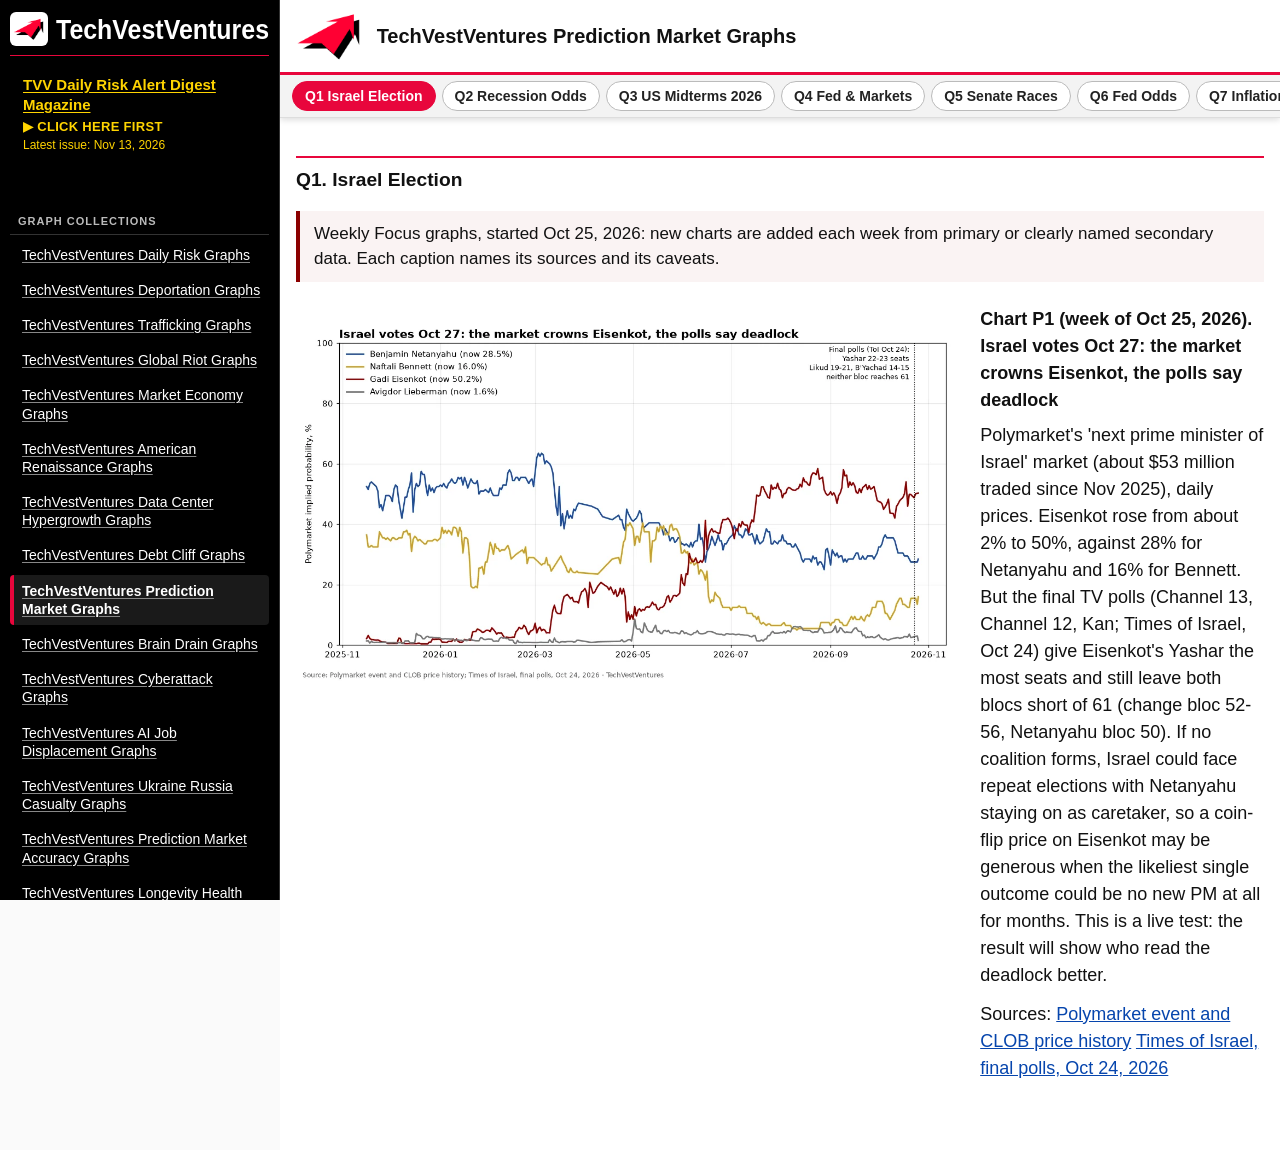
==== commit d938b2ce: "Weekly Focus graphs 2026-11-15: add new charts and Q tabs" ====
--- a/index.html
+++ b/index.html
@@ -1,4 +1,4 @@
-<!doctype html><html lang="en"><head><meta charset="utf-8"><meta name="viewport" content="width=device-width,initial-scale=1"><title>TechVestVentures Prediction Market Graphs</title><link rel="icon" href="assets/favicon.svg" type="image/svg+xml"><link rel="icon" href="assets/favicon-32.png" sizes="32x32" type="image/png"><link rel="apple-touch-icon" href="assets/apple-touch-icon.png"><link rel="stylesheet" href="assets/style.css"></head><body><style id="tvvnav-lwd">#tvvnav .grp.teal{color:#2ee6c0;border-bottom-color:#0f5c4d}#tvvnav a.lwd{display:block;border:1px solid #2ee6c0;border-left:4px solid #2ee6c0;background:#04201a;color:#2ee6c0;font-weight:700;font-size:15px;text-decoration:none;padding:9px 9px 8px;margin:3px 0}#tvvnav a.lwd:hover,#tvvnav a.lwd:focus{background:#0a3a30}#tvvnav a.lwd .t{text-decoration:underline;text-underline-offset:2px}#tvvnav a.lwd .cta{display:block;margin-top:5px;font-size:13px;text-transform:uppercase;letter-spacing:.3px}#tvvnav a.lwd .sub{display:block;font-size:12px;font-weight:400;margin-top:2px;color:#9ff0de}#tvvnav a.lwd.cur{background:#2ee6c0;color:#000;border-left-color:#e8063c}#tvvnav a.lwd.cur .sub{color:#000}</style><nav id="tvvnav" aria-label="TechVestVentures sites"><details open><summary><span class="mark"><img src="[data-uri]" alt="TechVest logo"></span><svg class="word" viewBox="0 0 214 32" preserveAspectRatio="xMinYMid meet" role="img" aria-label="TechVestVentures"><text x="0" y="26" textLength="214" lengthAdjust="spacingAndGlyphs" font-family="Arial,Helvetica,sans-serif" font-weight="700" font-size="28" fill="#fff">TechVestVentures</text></svg></summary><a class="mag" href="https://atlantean2.github.io/tvv-daily-risk-alert-digest/"><span class="t">TVV Daily Risk Alert Digest Magazine</span><span class="cta">&#9654; click here first</span><span class="sub">Latest issue: Nov 13, 2026</span></a><div class="sp2" aria-hidden="true"></div><div class="grp">Graph Collections</div><a href="https://atlantean2.github.io/tvv-daily-risk-graphs/">TechVestVentures Daily Risk Graphs</a><a href="https://atlantean2.github.io/tvv-deportation-graphs/">TechVestVentures Deportation Graphs</a><a href="https://atlantean2.github.io/tvv-trafficking-graphs/">TechVestVentures Trafficking Graphs</a><a href="https://atlantean2.github.io/tvv-global-riot-graphs/">TechVestVentures Global Riot Graphs</a><a href="https://atlantean2.github.io/tvv-market-economy-graphs/">TechVestVentures Market Economy Graphs</a><a href="https://atlantean2.github.io/tvv-american-renaissance-graphs/">TechVestVentures American Renaissance Graphs</a><a href="https://atlantean2.github.io/tvv-data-center-hypergrowth-graphs/">TechVestVentures Data Center Hypergrowth Graphs</a><a href="https://atlantean2.github.io/tvv-debt-cliff-graphs/">TechVestVentures Debt Cliff Graphs</a><a class="cur" href="https://atlantean2.github.io/tvv-prediction-market-graphs/" aria-current="page">TechVestVentures Prediction Market Graphs</a><a href="https://atlantean2.github.io/tvv-brain-drain-graphs/">TechVestVentures Brain Drain Graphs</a><a href="https://atlantean2.github.io/tvv-cyberattack-graphs/">TechVestVentures Cyberattack Graphs</a><a href="https://atlantean2.github.io/tvv-ai-job-displacement-graphs/">TechVestVentures AI Job Displacement Graphs</a><a href="https://atlantean2.github.io/tvv-ukraine-russia-casualty-graphs/">TechVestVentures Ukraine Russia Casualty Graphs</a><a href="https://atlantean2.github.io/tvv-prediction-market-accuracy-graphs/">TechVestVentures Prediction Market Accuracy Graphs</a><a href="https://atlantean2.github.io/tvv-longevity-health-graphs/">TechVestVentures Longevity Health Graphs</a><div class="sp5" aria-hidden="true"></div><div class="grp gold">Essays</div><a class="ess" href="https://atlantean2.github.io/tvv-daily-risk-alert-digest/essays/ai-job-displacement.html">AI Job Displacement</a><a class="ess" href="https://atlantean2.github.io/tvv-daily-risk-alert-digest/essays/prediction-markets.html">Prediction Markets</a><a class="ess" href="https://atlantean2.github.io/tvv-daily-risk-alert-digest/essays/ukraine-russia-casualty-claims.html">Ukraine vs Russia: Casualty Claims</a><div class="sp5" aria-hidden="true"></div><div class="grp teal">Longevity Watcher</div><a class="lwd" href="https://atlantean2.github.io/tvv-longevity-watcher-digest/"><span class="t">Longevity Watcher Digest</span><span class="cta">&#9654; weekly digest</span><span class="sub">New issue every Friday</span></a></details></nav><script>(function(){var d=document.querySelector('#tvvnav details');function f(){if(innerWidth>900)d.open=true}f();addEventListener('resize',f)})()</script><div id="top"><header><img src="assets/logo.png" alt="TVV logo"><h1>TechVestVentures Prediction Market Graphs</h1></header><nav id="tabs" role="tablist" aria-label="Sections"><button role="tab" data-d="Q1" aria-selected="false">Q1 Israel Election</button><button role="tab" data-d="Q2" aria-selected="false">Q2 Recession Odds</button><button role="tab" data-d="Q3" aria-selected="false">Q3 US Midterms 2026</button><button role="tab" data-d="Q4" aria-selected="false">Q4 Fed &amp; Markets</button><button role="tab" data-d="Q5" aria-selected="false">Q5 Senate Races</button><button role="tab" data-d="Q6" aria-selected="false">Q6 Fed Odds</button><button role="tab" data-d="sources" aria-selected="false">Sources</button></nav></div><main id="content"></main><script>const tabs=[...document.querySelectorAll('#tabs button')],m=document.getElementById('content'),ds=tabs.map(t=>t.dataset.d);
+<!doctype html><html lang="en"><head><meta charset="utf-8"><meta name="viewport" content="width=device-width,initial-scale=1"><title>TechVestVentures Prediction Market Graphs</title><link rel="icon" href="assets/favicon.svg" type="image/svg+xml"><link rel="icon" href="assets/favicon-32.png" sizes="32x32" type="image/png"><link rel="apple-touch-icon" href="assets/apple-touch-icon.png"><link rel="stylesheet" href="assets/style.css"></head><body><nav id="tvvnav" aria-label="TechVestVentures sites"><details open><summary><span class="mark"><img src="[data-uri]" alt="TechVest logo"></span><svg class="word" viewBox="0 0 214 32" preserveAspectRatio="xMinYMid meet" role="img" aria-label="TechVestVentures"><text x="0" y="26" textLength="214" lengthAdjust="spacingAndGlyphs" font-family="Arial,Helvetica,sans-serif" font-weight="700" font-size="28" fill="#fff">TechVestVentures</text></svg></summary><a class="mag" href="https://atlantean2.github.io/tvv-daily-risk-alert-digest/"><span class="t">TVV Daily Risk Alert Digest Magazine</span><span class="cta">&#9654; click here first</span><span class="sub">Latest issue: Nov 13, 2026</span></a><div class="sp2" aria-hidden="true"></div><div class="grp">Graph Collections</div><a href="https://atlantean2.github.io/tvv-daily-risk-graphs/">TechVestVentures Daily Risk Graphs</a><a href="https://atlantean2.github.io/tvv-deportation-graphs/">TechVestVentures Deportation Graphs</a><a href="https://atlantean2.github.io/tvv-trafficking-graphs/">TechVestVentures Trafficking Graphs</a><a href="https://atlantean2.github.io/tvv-global-riot-graphs/">TechVestVentures Global Riot Graphs</a><a href="https://atlantean2.github.io/tvv-market-economy-graphs/">TechVestVentures Market Economy Graphs</a><a href="https://atlantean2.github.io/tvv-american-renaissance-graphs/">TechVestVentures American Renaissance Graphs</a><a href="https://atlantean2.github.io/tvv-data-center-hypergrowth-graphs/">TechVestVentures Data Center Hypergrowth Graphs</a><a href="https://atlantean2.github.io/tvv-debt-cliff-graphs/">TechVestVentures Debt Cliff Graphs</a><a class="cur" href="https://atlantean2.github.io/tvv-prediction-market-graphs/" aria-current="page">TechVestVentures Prediction Market Graphs</a><a href="https://atlantean2.github.io/tvv-brain-drain-graphs/">TechVestVentures Brain Drain Graphs</a><a href="https://atlantean2.github.io/tvv-cyberattack-graphs/">TechVestVentures Cyberattack Graphs</a><a href="https://atlantean2.github.io/tvv-ai-job-displacement-graphs/">TechVestVentures AI Job Displacement Graphs</a><a href="https://atlantean2.github.io/tvv-ukraine-russia-casualty-graphs/">TechVestVentures Ukraine Russia Casualty Graphs</a><a href="https://atlantean2.github.io/tvv-prediction-market-accuracy-graphs/">TechVestVentures Prediction Market Accuracy Graphs</a><a href="https://atlantean2.github.io/tvv-longevity-health-graphs/">TechVestVentures Longevity Health Graphs</a><div class="sp5" aria-hidden="true"></div><div class="grp gold">Essays</div><a class="ess" href="https://atlantean2.github.io/tvv-daily-risk-alert-digest/essays/ai-job-displacement.html">AI Job Displacement</a><a class="ess" href="https://atlantean2.github.io/tvv-daily-risk-alert-digest/essays/prediction-markets.html">Prediction Markets</a><a class="ess" href="https://atlantean2.github.io/tvv-daily-risk-alert-digest/essays/ukraine-russia-casualty-claims.html">Ukraine vs Russia: Casualty Claims</a><div class="sp5" aria-hidden="true"></div><div class="grp teal">Longevity Watcher</div><a class="lwd" href="https://atlantean2.github.io/tvv-longevity-watcher-digest/"><span class="t">Longevity Watcher Digest</span><span class="cta">&#9654; weekly digest</span><span class="sub">New issue every Friday</span></a></details></nav><script>(function(){var d=document.querySelector('#tvvnav details');function f(){if(innerWidth>900)d.open=true}f();addEventListener('resize',f)})()</script><div id="top"><header><img src="assets/logo.png" alt="TVV logo"><h1>TechVestVentures Prediction Market Graphs</h1></header><nav id="tabs" role="tablist" aria-label="Sections"><button role="tab" data-d="Q1" aria-selected="false">Q1 Israel Election</button><button role="tab" data-d="Q2" aria-selected="false">Q2 Recession Odds</button><button role="tab" data-d="Q3" aria-selected="false">Q3 US Midterms 2026</button><button role="tab" data-d="Q4" aria-selected="false">Q4 Fed &amp; Markets</button><button role="tab" data-d="Q5" aria-selected="false">Q5 Senate Races</button><button role="tab" data-d="Q6" aria-selected="false">Q6 Fed Odds</button><button role="tab" data-d="Q7" aria-selected="false">Q7 Inflation Bets</button><button role="tab" data-d="Q8" aria-selected="false">Q8 Fed Path Bets</button><button role="tab" data-d="sources" aria-selected="false">Sources</button></nav></div><main id="content"></main><script>const tabs=[...document.querySelectorAll('#tabs button')],m=document.getElementById('content'),ds=tabs.map(t=>t.dataset.d);
 async function show(d){if(!ds.includes(d))d=ds[0];tabs.forEach(t=>t.setAttribute('aria-selected',t.dataset.d==d));
 document.querySelector(`#tabs [data-d="${d}"]`).scrollIntoView({inline:'nearest',block:'nearest'});
 m.innerHTML='<p>Loading…</p>';try{const r=await fetch('issues/'+d+'.html',{cache:'no-cache'});const doc=new DOMParser().parseFromString(await r.text(),'text/html');
--- a/assets/style.css
+++ b/assets/style.css
@@ -8,6 +8,11 @@
 main{max-width:1040px;margin:0 auto;padding:16px;background:#fff}
 main img{width:100%;max-width:1000px;height:auto;display:block;margin:14px auto}
 a{color:#0645ad;text-decoration:underline}h2{border-top:2px solid #e8063c;padding-top:8px;margin-top:22px;font-size:1.2rem;font-weight:700;scroll-margin-top:130px}
+h2.priority-summary{border-top:2px solid #C9A227;text-align:center;font-size:1.25rem;margin-top:28px}
+table.priority-summary{width:100%;border-collapse:collapse;margin:8px 0 20px;font-size:10.5pt}
+table.priority-summary th,table.priority-summary td{vertical-align:top;padding:2px 10px 2px 0;text-align:left;font-weight:400}
+table.priority-summary thead th{font-weight:700}
+table.priority-summary tbody th{font-weight:700;color:#B91C1C;white-space:nowrap;width:1.2in}
 main table{width:100%;border-collapse:collapse}main td{display:block;width:100%;padding:0}main td:empty{display:none}
 ul.items{margin-left:24px;padding-left:1.1em}
 .action-box{border:3px solid #e8063c;padding:10px 14px;margin:20px 0}a.risk-center{font-weight:700;color:#C00000}.rc-header{font-size:.9rem;color:#1a1a1a;border-bottom:2px solid #C9A227;padding-bottom:6px;margin:0 0 12px}ul.items li{margin:6px 0}
@@ -46,6 +51,14 @@
 #tvvnav a.ess{color:#ffd400;font-weight:700;text-decoration-color:#8a7300}
 #tvvnav a.ess:hover,#tvvnav a.ess:focus{background:#1a1a1a;text-decoration-color:#ffd400}
 #tvvnav a.ess.cur{background:#ffd400;color:#000;border-left-color:#e8063c;text-decoration:none}
+#tvvnav .grp.teal{color:#2ee6c0;border-bottom-color:#0f5c4d}
+#tvvnav a.lwd{display:block;border:1px solid #2ee6c0;border-left:4px solid #2ee6c0;background:#04201a;color:#2ee6c0;font-weight:700;font-size:15px;text-decoration:none;padding:9px 9px 8px;margin:3px 0}
+#tvvnav a.lwd:hover,#tvvnav a.lwd:focus{background:#0a3a30}
+#tvvnav a.lwd .t{text-decoration:underline;text-underline-offset:2px}
+#tvvnav a.lwd .cta{display:block;margin-top:5px;font-size:13px;text-transform:uppercase;letter-spacing:.3px}
+#tvvnav a.lwd .sub{display:block;font-size:12px;font-weight:400;margin-top:2px;color:#9ff0de}
+#tvvnav a.lwd.cur{background:#2ee6c0;color:#000;border-left-color:#e8063c}
+#tvvnav a.lwd.cur .sub{color:#000}
 body{padding-left:280px}
 @media(max-width:900px){body{padding-left:0}#tvvnav{position:static;width:auto;border-right:0;border-bottom:2px solid #e8063c;padding:8px 12px}
 #tvvnav summary{cursor:pointer;margin:0;border:0;padding:2px 0}#tvvnav .word{max-width:250px}
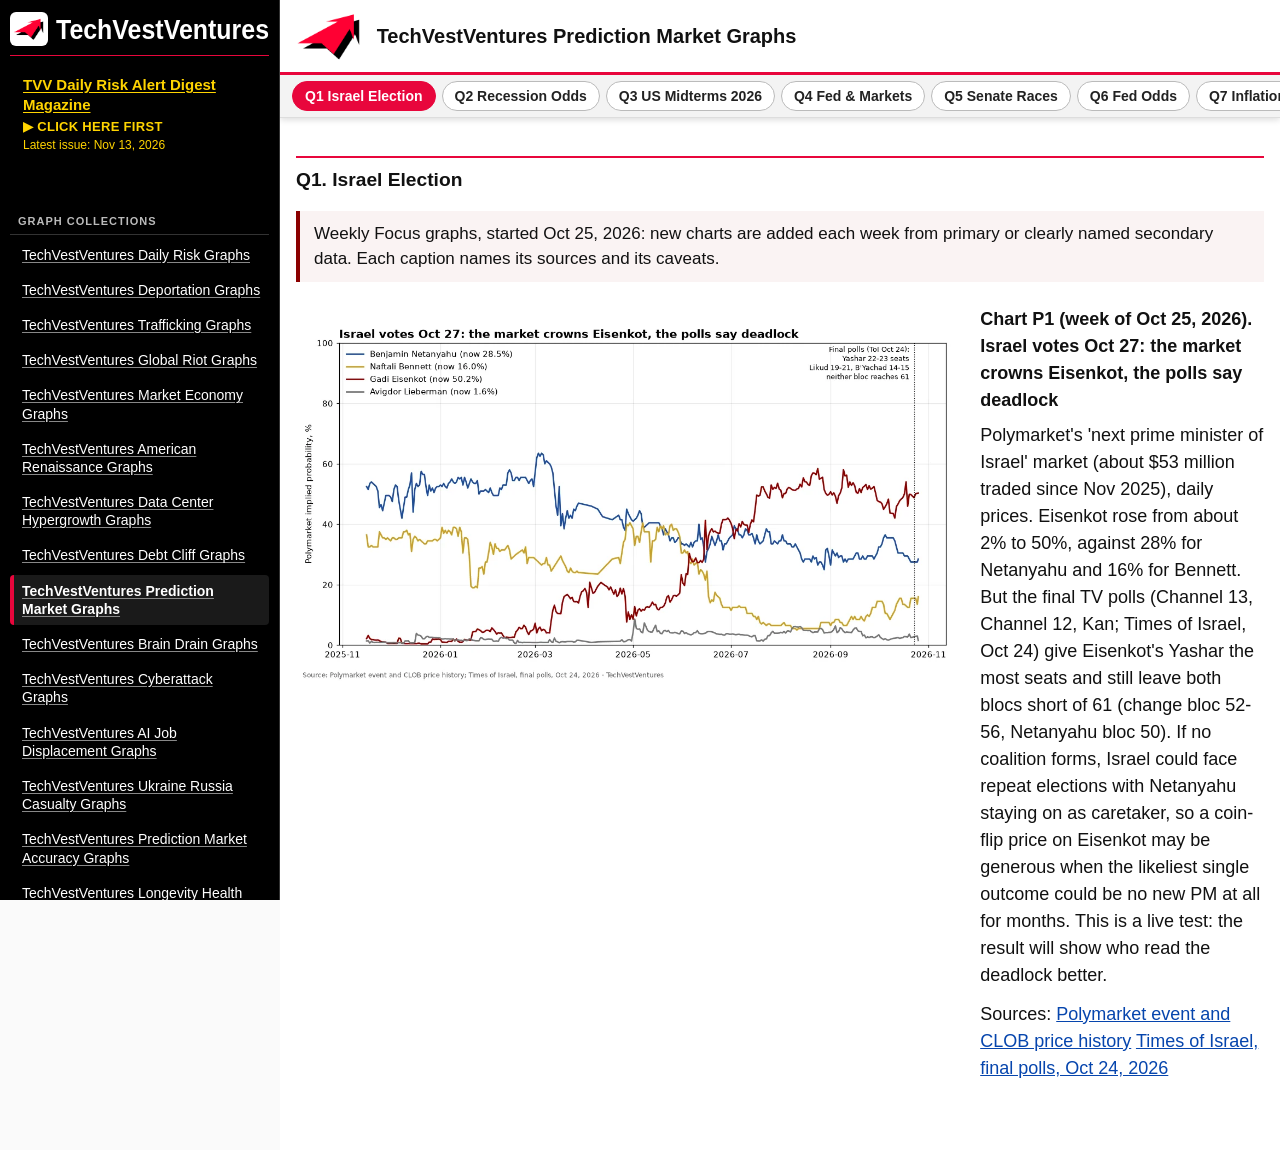
==== commit 4bb416c0: "Sidebar: rename button to Longevity Watch" ====
--- a/index.html
+++ b/index.html
@@ -1,4 +1,4 @@
-<!doctype html><html lang="en"><head><meta charset="utf-8"><meta name="viewport" content="width=device-width,initial-scale=1"><title>TechVestVentures Prediction Market Graphs</title><link rel="icon" href="assets/favicon.svg" type="image/svg+xml"><link rel="icon" href="assets/favicon-32.png" sizes="32x32" type="image/png"><link rel="apple-touch-icon" href="assets/apple-touch-icon.png"><link rel="stylesheet" href="assets/style.css"></head><body><nav id="tvvnav" aria-label="TechVestVentures sites"><details open><summary><span class="mark"><img src="[data-uri]" alt="TechVest logo"></span><svg class="word" viewBox="0 0 214 32" preserveAspectRatio="xMinYMid meet" role="img" aria-label="TechVestVentures"><text x="0" y="26" textLength="214" lengthAdjust="spacingAndGlyphs" font-family="Arial,Helvetica,sans-serif" font-weight="700" font-size="28" fill="#fff">TechVestVentures</text></svg></summary><a class="mag" href="https://atlantean2.github.io/tvv-daily-risk-alert-digest/"><span class="t">TVV Daily Risk Alert Digest Magazine</span><span class="cta">&#9654; click here first</span><span class="sub">Latest issue: Nov 13, 2026</span></a><div class="sp2" aria-hidden="true"></div><div class="grp">Graph Collections</div><a href="https://atlantean2.github.io/tvv-daily-risk-graphs/">TechVestVentures Daily Risk Graphs</a><a href="https://atlantean2.github.io/tvv-deportation-graphs/">TechVestVentures Deportation Graphs</a><a href="https://atlantean2.github.io/tvv-trafficking-graphs/">TechVestVentures Trafficking Graphs</a><a href="https://atlantean2.github.io/tvv-global-riot-graphs/">TechVestVentures Global Riot Graphs</a><a href="https://atlantean2.github.io/tvv-market-economy-graphs/">TechVestVentures Market Economy Graphs</a><a href="https://atlantean2.github.io/tvv-american-renaissance-graphs/">TechVestVentures American Renaissance Graphs</a><a href="https://atlantean2.github.io/tvv-data-center-hypergrowth-graphs/">TechVestVentures Data Center Hypergrowth Graphs</a><a href="https://atlantean2.github.io/tvv-debt-cliff-graphs/">TechVestVentures Debt Cliff Graphs</a><a class="cur" href="https://atlantean2.github.io/tvv-prediction-market-graphs/" aria-current="page">TechVestVentures Prediction Market Graphs</a><a href="https://atlantean2.github.io/tvv-brain-drain-graphs/">TechVestVentures Brain Drain Graphs</a><a href="https://atlantean2.github.io/tvv-cyberattack-graphs/">TechVestVentures Cyberattack Graphs</a><a href="https://atlantean2.github.io/tvv-ai-job-displacement-graphs/">TechVestVentures AI Job Displacement Graphs</a><a href="https://atlantean2.github.io/tvv-ukraine-russia-casualty-graphs/">TechVestVentures Ukraine Russia Casualty Graphs</a><a href="https://atlantean2.github.io/tvv-prediction-market-accuracy-graphs/">TechVestVentures Prediction Market Accuracy Graphs</a><a href="https://atlantean2.github.io/tvv-longevity-health-graphs/">TechVestVentures Longevity Health Graphs</a><div class="sp5" aria-hidden="true"></div><div class="grp gold">Essays</div><a class="ess" href="https://atlantean2.github.io/tvv-daily-risk-alert-digest/essays/ai-job-displacement.html">AI Job Displacement</a><a class="ess" href="https://atlantean2.github.io/tvv-daily-risk-alert-digest/essays/prediction-markets.html">Prediction Markets</a><a class="ess" href="https://atlantean2.github.io/tvv-daily-risk-alert-digest/essays/ukraine-russia-casualty-claims.html">Ukraine vs Russia: Casualty Claims</a><div class="sp5" aria-hidden="true"></div><div class="grp teal">Longevity Watcher</div><a class="lwd" href="https://atlantean2.github.io/tvv-longevity-watcher-digest/"><span class="t">Longevity Watcher Digest</span><span class="cta">&#9654; weekly digest</span><span class="sub">New issue every Friday</span></a></details></nav><script>(function(){var d=document.querySelector('#tvvnav details');function f(){if(innerWidth>900)d.open=true}f();addEventListener('resize',f)})()</script><div id="top"><header><img src="assets/logo.png" alt="TVV logo"><h1>TechVestVentures Prediction Market Graphs</h1></header><nav id="tabs" role="tablist" aria-label="Sections"><button role="tab" data-d="Q1" aria-selected="false">Q1 Israel Election</button><button role="tab" data-d="Q2" aria-selected="false">Q2 Recession Odds</button><button role="tab" data-d="Q3" aria-selected="false">Q3 US Midterms 2026</button><button role="tab" data-d="Q4" aria-selected="false">Q4 Fed &amp; Markets</button><button role="tab" data-d="Q5" aria-selected="false">Q5 Senate Races</button><button role="tab" data-d="Q6" aria-selected="false">Q6 Fed Odds</button><button role="tab" data-d="Q7" aria-selected="false">Q7 Inflation Bets</button><button role="tab" data-d="Q8" aria-selected="false">Q8 Fed Path Bets</button><button role="tab" data-d="sources" aria-selected="false">Sources</button></nav></div><main id="content"></main><script>const tabs=[...document.querySelectorAll('#tabs button')],m=document.getElementById('content'),ds=tabs.map(t=>t.dataset.d);
+<!doctype html><html lang="en"><head><meta charset="utf-8"><meta name="viewport" content="width=device-width,initial-scale=1"><title>TechVestVentures Prediction Market Graphs</title><link rel="icon" href="assets/favicon.svg" type="image/svg+xml"><link rel="icon" href="assets/favicon-32.png" sizes="32x32" type="image/png"><link rel="apple-touch-icon" href="assets/apple-touch-icon.png"><link rel="stylesheet" href="assets/style.css"></head><body><nav id="tvvnav" aria-label="TechVestVentures sites"><details open><summary><span class="mark"><img src="[data-uri]" alt="TechVest logo"></span><svg class="word" viewBox="0 0 214 32" preserveAspectRatio="xMinYMid meet" role="img" aria-label="TechVestVentures"><text x="0" y="26" textLength="214" lengthAdjust="spacingAndGlyphs" font-family="Arial,Helvetica,sans-serif" font-weight="700" font-size="28" fill="#fff">TechVestVentures</text></svg></summary><a class="mag" href="https://atlantean2.github.io/tvv-daily-risk-alert-digest/"><span class="t">TVV Daily Risk Alert Digest Magazine</span><span class="cta">&#9654; click here first</span><span class="sub">Latest issue: Nov 13, 2026</span></a><div class="sp2" aria-hidden="true"></div><div class="grp">Graph Collections</div><a href="https://atlantean2.github.io/tvv-daily-risk-graphs/">TechVestVentures Daily Risk Graphs</a><a href="https://atlantean2.github.io/tvv-deportation-graphs/">TechVestVentures Deportation Graphs</a><a href="https://atlantean2.github.io/tvv-trafficking-graphs/">TechVestVentures Trafficking Graphs</a><a href="https://atlantean2.github.io/tvv-global-riot-graphs/">TechVestVentures Global Riot Graphs</a><a href="https://atlantean2.github.io/tvv-market-economy-graphs/">TechVestVentures Market Economy Graphs</a><a href="https://atlantean2.github.io/tvv-american-renaissance-graphs/">TechVestVentures American Renaissance Graphs</a><a href="https://atlantean2.github.io/tvv-data-center-hypergrowth-graphs/">TechVestVentures Data Center Hypergrowth Graphs</a><a href="https://atlantean2.github.io/tvv-debt-cliff-graphs/">TechVestVentures Debt Cliff Graphs</a><a class="cur" href="https://atlantean2.github.io/tvv-prediction-market-graphs/" aria-current="page">TechVestVentures Prediction Market Graphs</a><a href="https://atlantean2.github.io/tvv-brain-drain-graphs/">TechVestVentures Brain Drain Graphs</a><a href="https://atlantean2.github.io/tvv-cyberattack-graphs/">TechVestVentures Cyberattack Graphs</a><a href="https://atlantean2.github.io/tvv-ai-job-displacement-graphs/">TechVestVentures AI Job Displacement Graphs</a><a href="https://atlantean2.github.io/tvv-ukraine-russia-casualty-graphs/">TechVestVentures Ukraine Russia Casualty Graphs</a><a href="https://atlantean2.github.io/tvv-prediction-market-accuracy-graphs/">TechVestVentures Prediction Market Accuracy Graphs</a><a href="https://atlantean2.github.io/tvv-longevity-health-graphs/">TechVestVentures Longevity Health Graphs</a><div class="sp5" aria-hidden="true"></div><div class="grp gold">Essays</div><a class="ess" href="https://atlantean2.github.io/tvv-daily-risk-alert-digest/essays/ai-job-displacement.html">AI Job Displacement</a><a class="ess" href="https://atlantean2.github.io/tvv-daily-risk-alert-digest/essays/prediction-markets.html">Prediction Markets</a><a class="ess" href="https://atlantean2.github.io/tvv-daily-risk-alert-digest/essays/ukraine-russia-casualty-claims.html">Ukraine vs Russia: Casualty Claims</a><div class="sp5" aria-hidden="true"></div><div class="grp teal">Longevity Watch</div><a class="lwd" href="https://atlantean2.github.io/tvv-longevity-watcher-digest/"><span class="t">Longevity Watch</span><span class="cta">&#9654; weekly digest</span><span class="sub">New issue every Friday</span></a></details></nav><script>(function(){var d=document.querySelector('#tvvnav details');function f(){if(innerWidth>900)d.open=true}f();addEventListener('resize',f)})()</script><div id="top"><header><img src="assets/logo.png" alt="TVV logo"><h1>TechVestVentures Prediction Market Graphs</h1></header><nav id="tabs" role="tablist" aria-label="Sections"><button role="tab" data-d="Q1" aria-selected="false">Q1 Israel Election</button><button role="tab" data-d="Q2" aria-selected="false">Q2 Recession Odds</button><button role="tab" data-d="Q3" aria-selected="false">Q3 US Midterms 2026</button><button role="tab" data-d="Q4" aria-selected="false">Q4 Fed &amp; Markets</button><button role="tab" data-d="Q5" aria-selected="false">Q5 Senate Races</button><button role="tab" data-d="Q6" aria-selected="false">Q6 Fed Odds</button><button role="tab" data-d="Q7" aria-selected="false">Q7 Inflation Bets</button><button role="tab" data-d="Q8" aria-selected="false">Q8 Fed Path Bets</button><button role="tab" data-d="sources" aria-selected="false">Sources</button></nav></div><main id="content"></main><script>const tabs=[...document.querySelectorAll('#tabs button')],m=document.getElementById('content'),ds=tabs.map(t=>t.dataset.d);
 async function show(d){if(!ds.includes(d))d=ds[0];tabs.forEach(t=>t.setAttribute('aria-selected',t.dataset.d==d));
 document.querySelector(`#tabs [data-d="${d}"]`).scrollIntoView({inline:'nearest',block:'nearest'});
 m.innerHTML='<p>Loading…</p>';try{const r=await fetch('issues/'+d+'.html',{cache:'no-cache'});const doc=new DOMParser().parseFromString(await r.text(),'text/html');
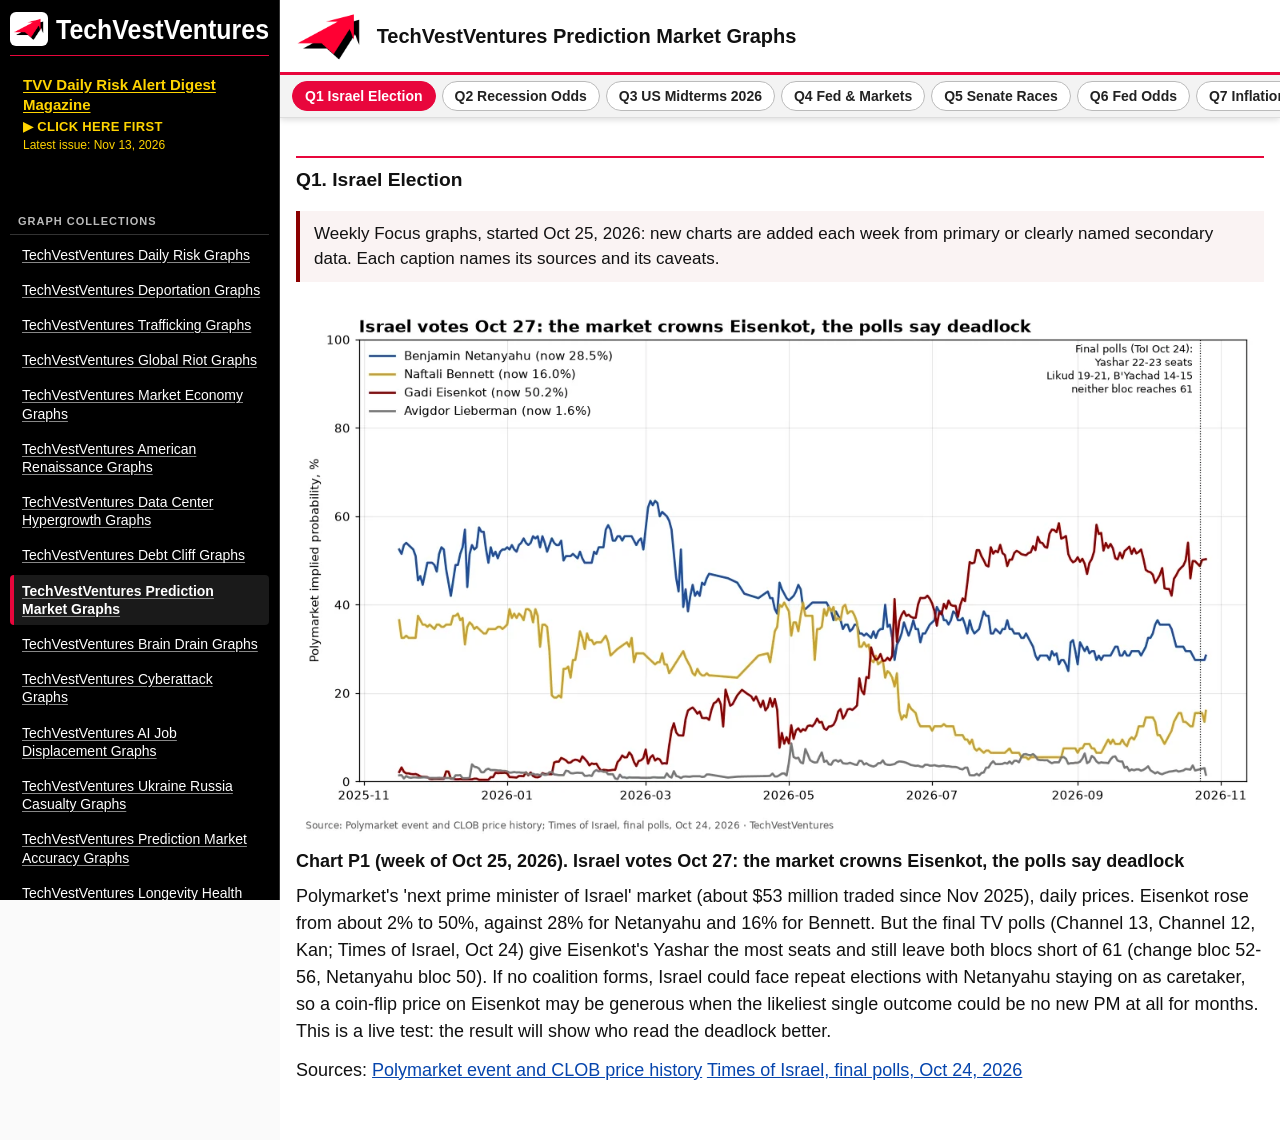
==== commit 24921930: "Weekly Focus graphs 2026-11-22" ====
--- a/index.html
+++ b/index.html
@@ -1,4 +1,4 @@
-<!doctype html><html lang="en"><head><meta charset="utf-8"><meta name="viewport" content="width=device-width,initial-scale=1"><title>TechVestVentures Prediction Market Graphs</title><link rel="icon" href="assets/favicon.svg" type="image/svg+xml"><link rel="icon" href="assets/favicon-32.png" sizes="32x32" type="image/png"><link rel="apple-touch-icon" href="assets/apple-touch-icon.png"><link rel="stylesheet" href="assets/style.css"></head><body><nav id="tvvnav" aria-label="TechVestVentures sites"><details open><summary><span class="mark"><img src="[data-uri]" alt="TechVest logo"></span><svg class="word" viewBox="0 0 214 32" preserveAspectRatio="xMinYMid meet" role="img" aria-label="TechVestVentures"><text x="0" y="26" textLength="214" lengthAdjust="spacingAndGlyphs" font-family="Arial,Helvetica,sans-serif" font-weight="700" font-size="28" fill="#fff">TechVestVentures</text></svg></summary><a class="mag" href="https://atlantean2.github.io/tvv-daily-risk-alert-digest/"><span class="t">TVV Daily Risk Alert Digest Magazine</span><span class="cta">&#9654; click here first</span><span class="sub">Latest issue: Nov 13, 2026</span></a><div class="sp2" aria-hidden="true"></div><div class="grp">Graph Collections</div><a href="https://atlantean2.github.io/tvv-daily-risk-graphs/">TechVestVentures Daily Risk Graphs</a><a href="https://atlantean2.github.io/tvv-deportation-graphs/">TechVestVentures Deportation Graphs</a><a href="https://atlantean2.github.io/tvv-trafficking-graphs/">TechVestVentures Trafficking Graphs</a><a href="https://atlantean2.github.io/tvv-global-riot-graphs/">TechVestVentures Global Riot Graphs</a><a href="https://atlantean2.github.io/tvv-market-economy-graphs/">TechVestVentures Market Economy Graphs</a><a href="https://atlantean2.github.io/tvv-american-renaissance-graphs/">TechVestVentures American Renaissance Graphs</a><a href="https://atlantean2.github.io/tvv-data-center-hypergrowth-graphs/">TechVestVentures Data Center Hypergrowth Graphs</a><a href="https://atlantean2.github.io/tvv-debt-cliff-graphs/">TechVestVentures Debt Cliff Graphs</a><a class="cur" href="https://atlantean2.github.io/tvv-prediction-market-graphs/" aria-current="page">TechVestVentures Prediction Market Graphs</a><a href="https://atlantean2.github.io/tvv-brain-drain-graphs/">TechVestVentures Brain Drain Graphs</a><a href="https://atlantean2.github.io/tvv-cyberattack-graphs/">TechVestVentures Cyberattack Graphs</a><a href="https://atlantean2.github.io/tvv-ai-job-displacement-graphs/">TechVestVentures AI Job Displacement Graphs</a><a href="https://atlantean2.github.io/tvv-ukraine-russia-casualty-graphs/">TechVestVentures Ukraine Russia Casualty Graphs</a><a href="https://atlantean2.github.io/tvv-prediction-market-accuracy-graphs/">TechVestVentures Prediction Market Accuracy Graphs</a><a href="https://atlantean2.github.io/tvv-longevity-health-graphs/">TechVestVentures Longevity Health Graphs</a><div class="sp5" aria-hidden="true"></div><div class="grp gold">Essays</div><a class="ess" href="https://atlantean2.github.io/tvv-daily-risk-alert-digest/essays/ai-job-displacement.html">AI Job Displacement</a><a class="ess" href="https://atlantean2.github.io/tvv-daily-risk-alert-digest/essays/prediction-markets.html">Prediction Markets</a><a class="ess" href="https://atlantean2.github.io/tvv-daily-risk-alert-digest/essays/ukraine-russia-casualty-claims.html">Ukraine vs Russia: Casualty Claims</a><div class="sp5" aria-hidden="true"></div><div class="grp teal">Longevity Watch</div><a class="lwd" href="https://atlantean2.github.io/tvv-longevity-watcher-digest/"><span class="t">Longevity Watch</span><span class="cta">&#9654; weekly digest</span><span class="sub">New issue every Friday</span></a></details></nav><script>(function(){var d=document.querySelector('#tvvnav details');function f(){if(innerWidth>900)d.open=true}f();addEventListener('resize',f)})()</script><div id="top"><header><img src="assets/logo.png" alt="TVV logo"><h1>TechVestVentures Prediction Market Graphs</h1></header><nav id="tabs" role="tablist" aria-label="Sections"><button role="tab" data-d="Q1" aria-selected="false">Q1 Israel Election</button><button role="tab" data-d="Q2" aria-selected="false">Q2 Recession Odds</button><button role="tab" data-d="Q3" aria-selected="false">Q3 US Midterms 2026</button><button role="tab" data-d="Q4" aria-selected="false">Q4 Fed &amp; Markets</button><button role="tab" data-d="Q5" aria-selected="false">Q5 Senate Races</button><button role="tab" data-d="Q6" aria-selected="false">Q6 Fed Odds</button><button role="tab" data-d="Q7" aria-selected="false">Q7 Inflation Bets</button><button role="tab" data-d="Q8" aria-selected="false">Q8 Fed Path Bets</button><button role="tab" data-d="sources" aria-selected="false">Sources</button></nav></div><main id="content"></main><script>const tabs=[...document.querySelectorAll('#tabs button')],m=document.getElementById('content'),ds=tabs.map(t=>t.dataset.d);
+<!doctype html><html lang="en"><head><meta charset="utf-8"><meta name="viewport" content="width=device-width,initial-scale=1"><title>TechVestVentures Prediction Market Graphs</title><link rel="icon" href="assets/favicon.svg" type="image/svg+xml"><link rel="icon" href="assets/favicon-32.png" sizes="32x32" type="image/png"><link rel="apple-touch-icon" href="assets/apple-touch-icon.png"><link rel="stylesheet" href="assets/style.css"></head><body><nav id="tvvnav" aria-label="TechVestVentures sites"><details open><summary><span class="mark"><img src="[data-uri]" alt="TechVest logo"></span><svg class="word" viewBox="0 0 214 32" preserveAspectRatio="xMinYMid meet" role="img" aria-label="TechVestVentures"><text x="0" y="26" textLength="214" lengthAdjust="spacingAndGlyphs" font-family="Arial,Helvetica,sans-serif" font-weight="700" font-size="28" fill="#fff">TechVestVentures</text></svg></summary><a class="mag" href="https://atlantean2.github.io/tvv-daily-risk-alert-digest/"><span class="t">TVV Daily Risk Alert Digest Magazine</span><span class="cta">&#9654; click here first</span><span class="sub">Latest issue: Nov 13, 2026</span></a><div class="sp2" aria-hidden="true"></div><div class="grp">Graph Collections</div><a href="https://atlantean2.github.io/tvv-daily-risk-graphs/">TechVestVentures Daily Risk Graphs</a><a href="https://atlantean2.github.io/tvv-deportation-graphs/">TechVestVentures Deportation Graphs</a><a href="https://atlantean2.github.io/tvv-trafficking-graphs/">TechVestVentures Trafficking Graphs</a><a href="https://atlantean2.github.io/tvv-global-riot-graphs/">TechVestVentures Global Riot Graphs</a><a href="https://atlantean2.github.io/tvv-market-economy-graphs/">TechVestVentures Market Economy Graphs</a><a href="https://atlantean2.github.io/tvv-american-renaissance-graphs/">TechVestVentures American Renaissance Graphs</a><a href="https://atlantean2.github.io/tvv-data-center-hypergrowth-graphs/">TechVestVentures Data Center Hypergrowth Graphs</a><a href="https://atlantean2.github.io/tvv-debt-cliff-graphs/">TechVestVentures Debt Cliff Graphs</a><a class="cur" href="https://atlantean2.github.io/tvv-prediction-market-graphs/" aria-current="page">TechVestVentures Prediction Market Graphs</a><a href="https://atlantean2.github.io/tvv-brain-drain-graphs/">TechVestVentures Brain Drain Graphs</a><a href="https://atlantean2.github.io/tvv-cyberattack-graphs/">TechVestVentures Cyberattack Graphs</a><a href="https://atlantean2.github.io/tvv-ai-job-displacement-graphs/">TechVestVentures AI Job Displacement Graphs</a><a href="https://atlantean2.github.io/tvv-ukraine-russia-casualty-graphs/">TechVestVentures Ukraine Russia Casualty Graphs</a><a href="https://atlantean2.github.io/tvv-prediction-market-accuracy-graphs/">TechVestVentures Prediction Market Accuracy Graphs</a><a href="https://atlantean2.github.io/tvv-longevity-health-graphs/">TechVestVentures Longevity Health Graphs</a><div class="sp5" aria-hidden="true"></div><div class="grp gold">Essays</div><a class="ess" href="https://atlantean2.github.io/tvv-daily-risk-alert-digest/essays/ai-job-displacement.html">AI Job Displacement</a><a class="ess" href="https://atlantean2.github.io/tvv-daily-risk-alert-digest/essays/prediction-markets.html">Prediction Markets</a><a class="ess" href="https://atlantean2.github.io/tvv-daily-risk-alert-digest/essays/ukraine-russia-casualty-claims.html">Ukraine vs Russia: Casualty Claims</a><div class="sp5" aria-hidden="true"></div><div class="grp teal">Longevity Watch</div><a class="lwd" href="https://atlantean2.github.io/tvv-longevity-watcher-digest/"><span class="t">Longevity Watch</span><span class="cta">&#9654; weekly digest</span><span class="sub">New issue every Friday</span></a></details></nav><script>(function(){var d=document.querySelector('#tvvnav details');function f(){if(innerWidth>900)d.open=true}f();addEventListener('resize',f)})()</script><div id="top"><header><img src="assets/logo.png" alt="TVV logo"><h1>TechVestVentures Prediction Market Graphs</h1></header><nav id="tabs" role="tablist" aria-label="Sections"><button role="tab" data-d="Q1" aria-selected="false">Q1 Israel Election</button><button role="tab" data-d="Q2" aria-selected="false">Q2 Recession Odds</button><button role="tab" data-d="Q3" aria-selected="false">Q3 US Midterms 2026</button><button role="tab" data-d="Q4" aria-selected="false">Q4 Fed &amp; Markets</button><button role="tab" data-d="Q5" aria-selected="false">Q5 Senate Races</button><button role="tab" data-d="Q6" aria-selected="false">Q6 Fed Odds</button><button role="tab" data-d="Q7" aria-selected="false">Q7 Inflation Bets</button><button role="tab" data-d="Q8" aria-selected="false">Q8 Fed Path Bets</button><button role="tab" data-d="Q9" aria-selected="false">Q9 Crowd vs Pros</button><button role="tab" data-d="sources" aria-selected="false">Sources</button></nav></div><main id="content"></main><script>const tabs=[...document.querySelectorAll('#tabs button')],m=document.getElementById('content'),ds=tabs.map(t=>t.dataset.d);
 async function show(d){if(!ds.includes(d))d=ds[0];tabs.forEach(t=>t.setAttribute('aria-selected',t.dataset.d==d));
 document.querySelector(`#tabs [data-d="${d}"]`).scrollIntoView({inline:'nearest',block:'nearest'});
 m.innerHTML='<p>Loading…</p>';try{const r=await fetch('issues/'+d+'.html',{cache:'no-cache'});const doc=new DOMParser().parseFromString(await r.text(),'text/html');
--- a/assets/style.css
+++ b/assets/style.css
@@ -8,20 +8,20 @@
 main{max-width:1040px;margin:0 auto;padding:16px;background:#fff}
 main img{width:100%;max-width:1000px;height:auto;display:block;margin:14px auto}
 a{color:#0645ad;text-decoration:underline}h2{border-top:2px solid #e8063c;padding-top:8px;margin-top:22px;font-size:1.2rem;font-weight:700;scroll-margin-top:130px}
-h2.priority-summary{border-top:2px solid #C9A227;text-align:center;font-size:1.25rem;margin-top:28px}
-table.priority-summary{width:100%;border-collapse:collapse;margin:8px 0 20px;font-size:10.5pt}
+h2.priority-summary{border-top:2px solid #C9A227;text-align:left;font-size:1.25rem;margin:28px 0 0;color:#EE0000}
+table.priority-summary{width:100%;border-collapse:collapse;margin:2px 0 20px;font-size:10.5pt}
 table.priority-summary th,table.priority-summary td{vertical-align:top;padding:2px 10px 2px 0;text-align:left;font-weight:400}
-table.priority-summary thead th{font-weight:700}
-table.priority-summary tbody th{font-weight:700;color:#B91C1C;white-space:nowrap;width:1.2in}
+table.priority-summary thead th{font-weight:700;color:#111}
+table.priority-summary tbody th{font-weight:700;color:#B91C1C;white-space:nowrap;width:1.35in}
 main table{width:100%;border-collapse:collapse}main td{display:block;width:100%;padding:0}main td:empty{display:none}
 ul.items{margin-left:24px;padding-left:1.1em}
 .action-box{border:3px solid #e8063c;padding:10px 14px;margin:20px 0}a.risk-center{font-weight:700;color:#C00000}.rc-header{font-size:.9rem;color:#1a1a1a;border-bottom:2px solid #C9A227;padding-bottom:6px;margin:0 0 12px}ul.items li{margin:6px 0}
 @media(max-width:600px){header img{height:40px}header h1{font-size:1rem}}
 figure.g{margin:0 0 28px;padding:0}figure.g figcaption{font-size:15px;margin:4px 6px}figure.g .t{font-weight:700}
 figure.g .s{font-size:14px;word-break:break-all}ul.src li{margin:4px 0;word-break:break-all}
-figure.g.w{display:grid;grid-template-columns:minmax(0,7fr) minmax(260px,3fr);gap:22px;align-items:start;margin:0 0 40px}
+figure.g.w{display:block;margin:0 0 40px}
 figure.g.w img{width:100%;height:auto;max-width:none}
-figure.g.w figcaption{font-size:18px;line-height:1.5;margin:0}figure.g.w figcaption p{margin:0 0 12px}
+figure.g.w figcaption{font-size:18px;line-height:1.5;margin:10px 0 0}figure.g.w figcaption p{margin:0 0 12px}
 figure.g.w figcaption .t{font-weight:700;display:block;margin-bottom:8px}
 .wk{border-left:4px solid #8B0000;background:#faf3f3;padding:10px 14px;margin:0 0 24px;font-size:17px;line-height:1.5}
 figure.g.w ul{margin:0 0 12px;padding-left:1.1em;font-size:16px}figure.g.w li{margin:4px 0}figure.g.w p.nt{font-size:15px;color:#444}
